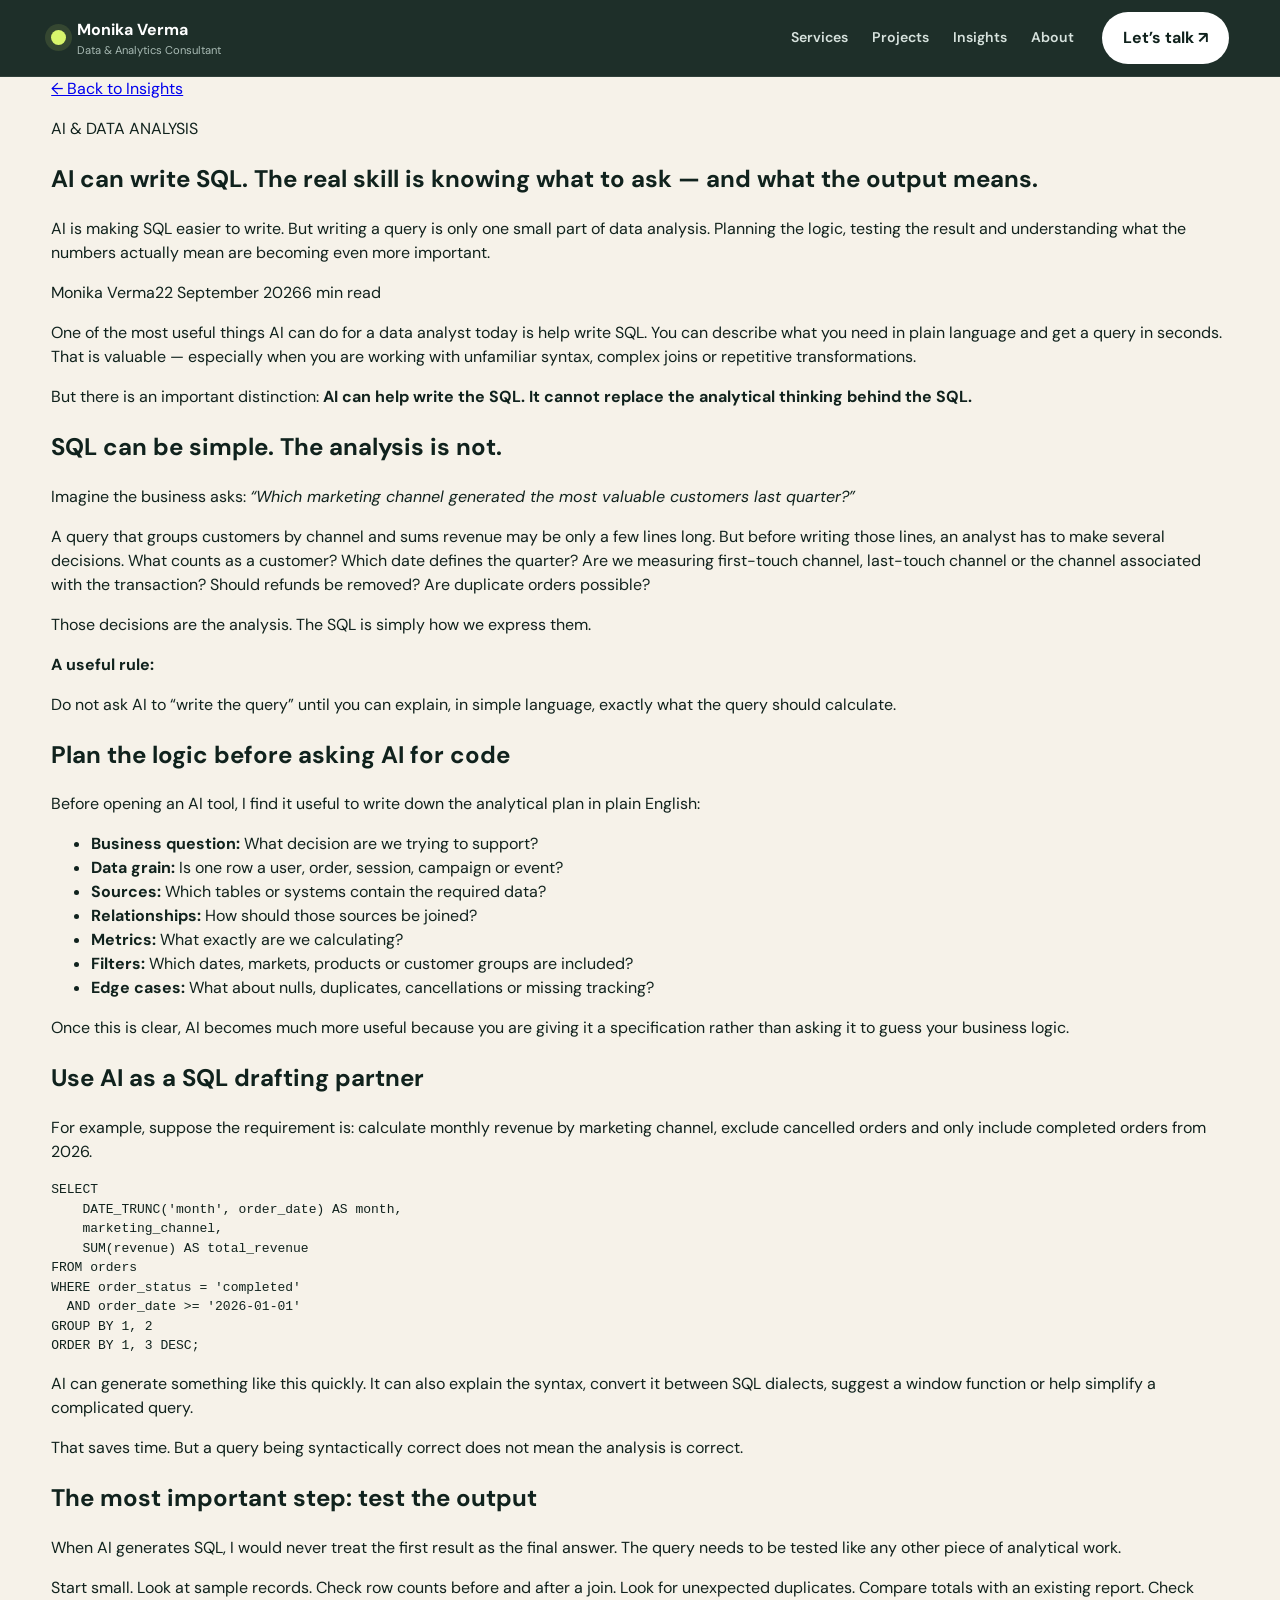
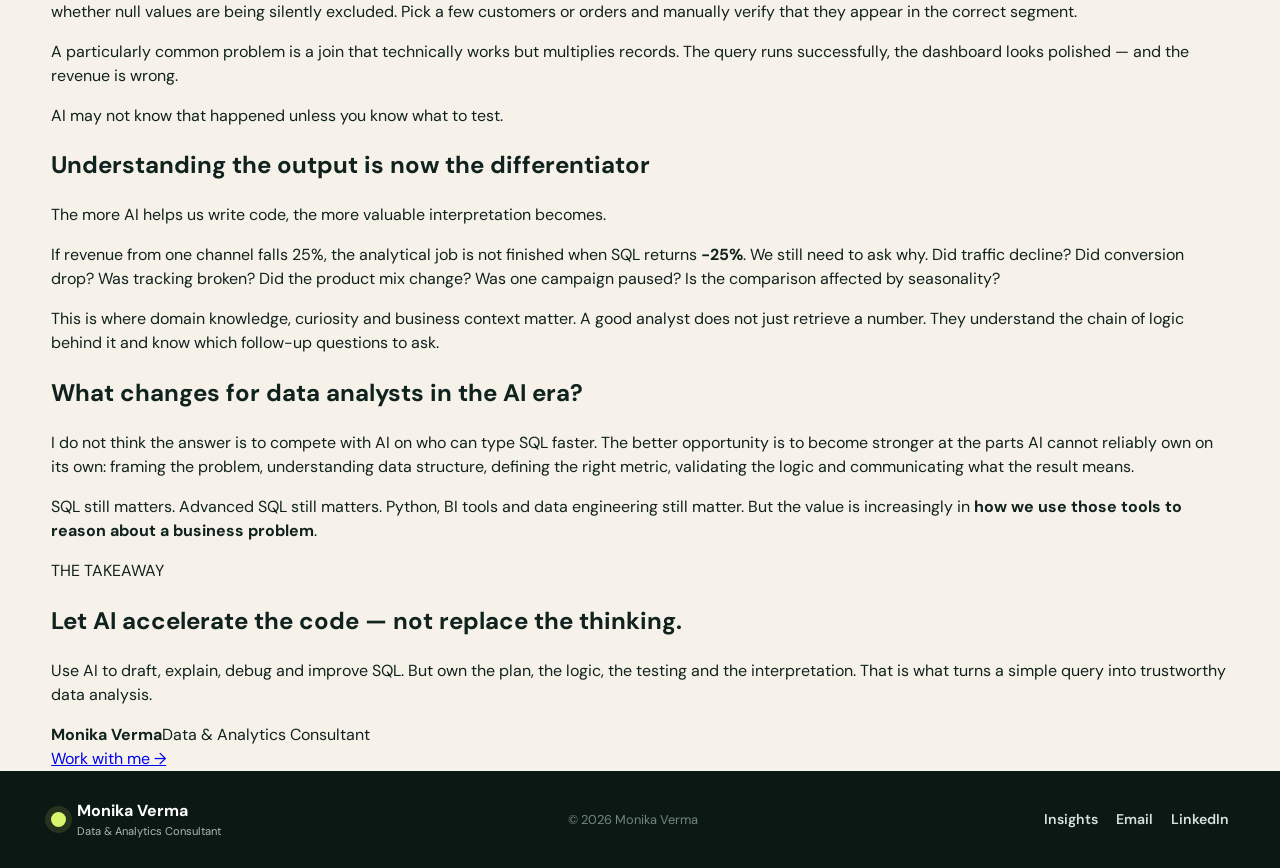
==== ai-sql-data-analysis.html @ 9d159449 "Publish first blog post on AI, SQL and analytical thinking" ====
<!DOCTYPE html>
<html lang="en">
<head>
  <meta charset="UTF-8" />
  <meta name="viewport" content="width=device-width, initial-scale=1.0" />
  <meta name="description" content="AI can help write SQL faster, but strong data analysis still depends on planning, logic, validation and understanding the output." />
  <title>AI Can Write SQL. Analysis Still Needs Human Thinking | Monika Verma</title>
  <link rel="preconnect" href="https://fonts.googleapis.com">
  <link rel="preconnect" href="https://fonts.gstatic.com" crossorigin>
  <link href="https://fonts.googleapis.com/css2?family=DM+Sans:wght@400;500;600;700&family=Manrope:wght@600;700;800&display=swap" rel="stylesheet">
  <link rel="stylesheet" href="styles.css?v=20260922-1" />
</head>
<body>
<header class="site-header">
  <div class="container nav-wrap">
    <a class="brand" href="index.html"><span class="brand-dot"></span><span><strong>Monika Verma</strong><small>Data & Analytics Consultant</small></span></a>
    <button class="menu-toggle" aria-label="Open menu" aria-expanded="false">☰</button>
    <nav class="nav-links"><a href="index.html#services">Services</a><a href="index.html#projects">Projects</a><a href="blog.html">Insights</a><a href="index.html#about">About</a></nav>
    <a class="btn btn-light nav-cta" href="mailto:analytics.digitalimpact@gmail.com?subject=Consulting%20Enquiry">Let’s talk ↗</a>
  </div>
</header>

<main>
  <article class="article-page">
    <header class="article-hero">
      <div class="container article-narrow">
        <a class="article-back" href="blog.html">← Back to Insights</a>
        <p class="article-category">AI & DATA ANALYSIS</p>
        <h1>AI can write SQL. The real skill is knowing what to ask — and what the output means.</h1>
        <p class="article-deck">AI is making SQL easier to write. But writing a query is only one small part of data analysis. Planning the logic, testing the result and understanding what the numbers actually mean are becoming even more important.</p>
        <div class="article-meta"><span>Monika Verma</span><span>22 September 2026</span><span>6 min read</span></div>
      </div>
    </header>

    <div class="container article-narrow article-body">
      <p>One of the most useful things AI can do for a data analyst today is help write SQL. You can describe what you need in plain language and get a query in seconds. That is valuable — especially when you are working with unfamiliar syntax, complex joins or repetitive transformations.</p>

      <p>But there is an important distinction: <strong>AI can help write the SQL. It cannot replace the analytical thinking behind the SQL.</strong></p>

      <h2>SQL can be simple. The analysis is not.</h2>
      <p>Imagine the business asks: <em>“Which marketing channel generated the most valuable customers last quarter?”</em></p>

      <p>A query that groups customers by channel and sums revenue may be only a few lines long. But before writing those lines, an analyst has to make several decisions. What counts as a customer? Which date defines the quarter? Are we measuring first-touch channel, last-touch channel or the channel associated with the transaction? Should refunds be removed? Are duplicate orders possible?</p>

      <p>Those decisions are the analysis. The SQL is simply how we express them.</p>

      <div class="article-callout">
        <strong>A useful rule:</strong>
        <p>Do not ask AI to “write the query” until you can explain, in simple language, exactly what the query should calculate.</p>
      </div>

      <h2>Plan the logic before asking AI for code</h2>
      <p>Before opening an AI tool, I find it useful to write down the analytical plan in plain English:</p>

      <ul>
        <li><strong>Business question:</strong> What decision are we trying to support?</li>
        <li><strong>Data grain:</strong> Is one row a user, order, session, campaign or event?</li>
        <li><strong>Sources:</strong> Which tables or systems contain the required data?</li>
        <li><strong>Relationships:</strong> How should those sources be joined?</li>
        <li><strong>Metrics:</strong> What exactly are we calculating?</li>
        <li><strong>Filters:</strong> Which dates, markets, products or customer groups are included?</li>
        <li><strong>Edge cases:</strong> What about nulls, duplicates, cancellations or missing tracking?</li>
      </ul>

      <p>Once this is clear, AI becomes much more useful because you are giving it a specification rather than asking it to guess your business logic.</p>

      <h2>Use AI as a SQL drafting partner</h2>
      <p>For example, suppose the requirement is: calculate monthly revenue by marketing channel, exclude cancelled orders and only include completed orders from 2026.</p>

      <pre class="article-code"><code>SELECT
    DATE_TRUNC('month', order_date) AS month,
    marketing_channel,
    SUM(revenue) AS total_revenue
FROM orders
WHERE order_status = 'completed'
  AND order_date &gt;= '2026-01-01'
GROUP BY 1, 2
ORDER BY 1, 3 DESC;</code></pre>

      <p>AI can generate something like this quickly. It can also explain the syntax, convert it between SQL dialects, suggest a window function or help simplify a complicated query.</p>

      <p>That saves time. But a query being syntactically correct does not mean the analysis is correct.</p>

      <h2>The most important step: test the output</h2>
      <p>When AI generates SQL, I would never treat the first result as the final answer. The query needs to be tested like any other piece of analytical work.</p>

      <p>Start small. Look at sample records. Check row counts before and after a join. Look for unexpected duplicates. Compare totals with an existing report. Check whether null values are being silently excluded. Pick a few customers or orders and manually verify that they appear in the correct segment.</p>

      <p>A particularly common problem is a join that technically works but multiplies records. The query runs successfully, the dashboard looks polished — and the revenue is wrong.</p>

      <p>AI may not know that happened unless you know what to test.</p>

      <h2>Understanding the output is now the differentiator</h2>
      <p>The more AI helps us write code, the more valuable interpretation becomes.</p>

      <p>If revenue from one channel falls 25%, the analytical job is not finished when SQL returns <strong>-25%</strong>. We still need to ask why. Did traffic decline? Did conversion drop? Was tracking broken? Did the product mix change? Was one campaign paused? Is the comparison affected by seasonality?</p>

      <p>This is where domain knowledge, curiosity and business context matter. A good analyst does not just retrieve a number. They understand the chain of logic behind it and know which follow-up questions to ask.</p>

      <h2>What changes for data analysts in the AI era?</h2>
      <p>I do not think the answer is to compete with AI on who can type SQL faster. The better opportunity is to become stronger at the parts AI cannot reliably own on its own: framing the problem, understanding data structure, defining the right metric, validating the logic and communicating what the result means.</p>

      <p>SQL still matters. Advanced SQL still matters. Python, BI tools and data engineering still matter. But the value is increasingly in <strong>how we use those tools to reason about a business problem</strong>.</p>

      <div class="article-ending">
        <p class="article-category">THE TAKEAWAY</p>
        <h2>Let AI accelerate the code — not replace the thinking.</h2>
        <p>Use AI to draft, explain, debug and improve SQL. But own the plan, the logic, the testing and the interpretation. That is what turns a simple query into trustworthy data analysis.</p>
      </div>

      <div class="article-author">
        <div><strong>Monika Verma</strong><span>Data & Analytics Consultant</span></div>
        <a href="index.html#contact">Work with me →</a>
      </div>
    </div>
  </article>
</main>

<footer><div class="container footer-wrap"><div class="brand"><span class="brand-dot"></span><span><strong>Monika Verma</strong><small>Data & Analytics Consultant</small></span></div><p>© <span id="year"></span> Monika Verma</p><div class="footer-links"><a href="blog.html">Insights</a><a href="mailto:analytics.digitalimpact@gmail.com">Email</a><a href="https://www.linkedin.com/in/monika-verma-3394065a/" target="_blank" rel="noopener">LinkedIn</a></div></div></footer>
<script src="script.js"></script>
</body>
</html>
---- styles.css ----
:root{--ink:#10221d;--ink2:#17332b;--cream:#f6f2e9;--paper:#fffdf8;--sage:#8fb7a8;--sage2:#cfe1d9;--lime:#d8f56c;--muted:#687872;--line:#dfe6e1;--white:#fff;--shadow:0 24px 70px rgba(16,34,29,.12)}*{box-sizing:border-box}html{scroll-behavior:smooth}body{margin:0;font-family:"DM Sans",sans-serif;background:var(--cream);color:var(--ink);line-height:1.5}.container{width:min(1180px,92%);margin:auto}.site-header{position:sticky;top:0;z-index:40;background:rgba(16,34,29,.94);backdrop-filter:blur(14px);border-bottom:1px solid rgba(255,255,255,.08)}.nav-wrap{min-height:76px;display:flex;align-items:center;gap:28px}.brand{display:flex;align-items:center;gap:11px;color:#fff;text-decoration:none}.brand-dot{width:15px;height:15px;border-radius:50%;background:var(--lime);box-shadow:0 0 0 6px rgba(216,245,108,.12)}.brand strong,.brand small{display:block}.brand small{font-size:.7rem;color:#a9bbb4}.nav-links{display:flex;gap:24px;margin-left:auto}.nav-links a,.footer-links a{color:#d7e2dd;text-decoration:none;font-size:.88rem;font-weight:600}.nav-links a:hover{color:var(--lime)}.menu-toggle{display:none;color:white;border:0;background:none;font-size:1.4rem}.btn{display:inline-flex;align-items:center;justify-content:center;text-decoration:none;border-radius:999px;padding:13px 20px;font-weight:700;transition:.2s;border:1px solid transparent}.btn:hover{transform:translateY(-2px)}.btn-light{background:#fff;color:var(--ink)}.btn-accent{background:var(--lime);color:var(--ink);box-shadow:0 12px 28px rgba(216,245,108,.16)}.btn-outline{border-color:#bccbc4;color:var(--ink);background:transparent}.text-cta{color:inherit;font-weight:700;text-decoration:none;border-bottom:1px solid currentColor;padding-bottom:3px}.hero{position:relative;overflow:hidden;background:var(--ink);color:white;padding:96px 0 88px}.hero-glow{position:absolute;border-radius:50%;filter:blur(10px)}.glow-a{width:430px;height:430px;right:-120px;top:-140px;background:rgba(143,183,168,.17)}.glow-b{width:280px;height:280px;left:36%;bottom:-180px;background:rgba(216,245,108,.08)}.hero-grid{position:relative;z-index:2;display:grid;grid-template-columns:1.05fr .95fr;gap:60px;align-items:center}.hero-badge{display:inline-flex;padding:8px 12px;border:1px solid rgba(255,255,255,.16);border-radius:999px;font-size:.72rem;letter-spacing:.11em;color:#bcd0c7}.hero h1{font-family:"Manrope",sans-serif;font-size:clamp(3.7rem,7vw,6.7rem);line-height:.93;letter-spacing:-.065em;margin:22px 0}.hero h1 span{color:var(--lime)}.hero-copy>p{font-size:1.18rem;color:#b8c8c2;max-width:650px}.hero-actions{display:flex;align-items:center;gap:22px;margin:30px 0}.hero-proof{display:flex;gap:11px;align-items:center;color:#91a49c;font-size:.82rem}.hero-proof b{color:#51685f}.hero-bento{display:grid;grid-template-columns:1fr 1fr;gap:14px}.bento-card{background:rgba(255,255,255,.07);border:1px solid rgba(255,255,255,.12);border-radius:24px;padding:22px;backdrop-filter:blur(8px)}.bento-large{grid-column:1/3;min-height:250px}.tiny-label{font-size:.68rem;letter-spacing:.14em;color:#91a49c}.flow-line{display:flex;align-items:center;justify-content:space-between;gap:8px;margin:42px 0}.flow-line i{font-style:normal;padding:11px 12px;border-radius:12px;background:rgba(255,255,255,.08);font-size:.78rem}.flow-line b{color:var(--lime)}.spark{height:75px;display:flex;align-items:flex-end;gap:10px}.spark span{flex:1;background:linear-gradient(180deg,var(--lime),#9fc965);border-radius:8px 8px 2px 2px}.metric small,.metric strong,.metric em{display:block}.metric small{color:#91a49c}.metric strong{font-size:2rem;color:var(--lime);margin:8px 0}.metric em{font-style:normal}.bento-wide{grid-column:1/3}.bento-wide small,.bento-wide strong{display:block}.bento-wide small{color:#91a49c}.bento-wide strong{font-size:1.4rem;margin-top:4px}.logo-strip{background:#142a24;border-top:1px solid rgba(255,255,255,.06);border-bottom:1px solid rgba(255,255,255,.06)}.strip-inner{display:flex;justify-content:space-between;gap:18px;overflow:auto;padding:18px 0;color:#9bb0a7;font-size:.72rem;letter-spacing:.12em;font-weight:700;white-space:nowrap}.section{padding:96px 0}.section-head{display:flex;justify-content:space-between;align-items:flex-end;gap:40px;margin-bottom:46px}.section-head>div{max-width:720px}.section-head>p{max-width:440px;color:var(--muted)}.eyebrow{font-size:.72rem;letter-spacing:.14em;font-weight:800;color:#5d7d70;margin:0 0 12px}.eyebrow.light{color:#9fb3aa}.section h2,.cta-section h2{font-family:"Manrope",sans-serif;font-size:clamp(2.4rem,4.3vw,4.2rem);line-height:1;letter-spacing:-.05em;margin:0}.services-section{background:var(--paper)}.service-bento{display:grid;grid-template-columns:1.25fr .75fr;gap:18px}.service-card{position:relative;overflow:hidden;background:#f4f0e8;border:1px solid #e3ded4;border-radius:28px;padding:30px;min-height:270px;transition:.25s}.service-card:hover{transform:translateY(-5px);box-shadow:var(--shadow)}.service-hero{grid-row:span 2;min-height:560px;background:linear-gradient(145deg,#dcebe4,#f8f4eb)}.service-top{display:flex;justify-content:space-between}.service-number{font-size:.8rem;color:#789186}.service-tag{font-size:.68rem;letter-spacing:.12em;padding:7px 10px;border-radius:999px;background:#fff}.service-card h3{font-family:"Manrope";font-size:2rem;line-height:1.05;margin:24px 0 10px}.service-hero h3{font-size:3.2rem;max-width:430px}.service-card p{color:var(--muted);max-width:520px}.diagram{display:flex;flex-wrap:wrap;gap:8px;align-items:center;margin:48px 0 28px}.diagram span,.diagram strong{padding:10px 12px;border-radius:12px;background:#fff;border:1px solid #d5dfda;font-size:.78rem}.diagram strong{background:var(--ink);color:#fff}.diagram i{font-style:normal;color:#6f867c}.chips{display:flex;gap:8px;flex-wrap:wrap}.chips span{padding:8px 10px;border-radius:999px;background:rgba(255,255,255,.7);font-size:.76rem}.dark-card{background:var(--ink);color:#fff;border-color:var(--ink)}.dark-card p{color:#9fb0aa}.dark-card .service-number{color:#799189}.mini-chart{display:flex;align-items:flex-end;gap:8px;height:84px;margin-top:34px}.mini-chart i{flex:1;background:var(--sage);border-radius:7px 7px 2px 2px}.mini-chart i:nth-child(1){height:24%}.mini-chart i:nth-child(2){height:46%}.mini-chart i:nth-child(3){height:35%}.mini-chart i:nth-child(4){height:70%}.mini-chart i:nth-child(5){height:88%}.funnel{margin-top:34px;display:flex;flex-direction:column;align-items:center;gap:7px}.funnel i{height:11px;background:var(--lime);border-radius:999px}.funnel i:nth-child(1){width:80%}.funnel i:nth-child(2){width:56%}.funnel i:nth-child(3){width:31%}.automation-flow{display:flex;align-items:center;gap:8px;margin-top:38px}.automation-flow span{padding:10px 12px;background:#fff;border-radius:12px;font-size:.76rem}.automation-flow b{color:#8ea69b}.career-card{background:#eee5ff;border-color:#dfd2fb}.project-showcase{background:#e8efeb}.project-cards{display:grid;grid-template-columns:repeat(4,1fr);gap:14px}.project-card{background:#fff;border-radius:24px;padding:24px;border:1px solid var(--line);min-height:260px}.project-icon{width:48px;height:48px;border-radius:15px;display:grid;place-items:center;background:var(--ink);color:var(--lime);font-size:1.35rem}.project-card h3{font-family:"Manrope";font-size:1.5rem;line-height:1.1;margin:28px 0 10px}.project-card p{color:var(--muted);font-size:.9rem}.project-card>span{display:inline-block;margin-top:18px;font-size:.72rem;color:#6f867c;font-weight:700}.about-section{background:#fff}.about-grid{display:grid;grid-template-columns:.8fr 1.2fr;gap:70px;align-items:center}.about-photo{position:relative}.about-photo:before{content:"";position:absolute;inset:18px -18px -18px 18px;background:var(--lime);border-radius:28px}.about-photo img{position:relative;z-index:2;width:100%;display:block;border-radius:28px;object-fit:cover;aspect-ratio:4/5;box-shadow:var(--shadow)}.about-copy h2{font-size:clamp(2.8rem,4.5vw,4.7rem)}.about-copy>p{font-size:1.1rem;color:var(--muted);max-width:620px}.about-points{display:flex;gap:10px;flex-wrap:wrap;margin:26px 0}.about-points span{padding:9px 12px;border-radius:999px;background:#edf2ef;font-size:.78rem}.insights-preview{background:var(--cream)}.insight-row{display:grid;grid-template-columns:repeat(3,1fr);gap:16px}.insight-tile{padding:26px;border-radius:22px;background:#fff;border:1px solid var(--line);min-height:180px}.insight-tile span{font-size:.68rem;letter-spacing:.12em;color:#628173;font-weight:800}.insight-tile h3{font-family:"Manrope";font-size:1.35rem;line-height:1.2;margin-top:26px}.cta-section{background:var(--ink);padding:76px 0}.cta-box{display:flex;justify-content:space-between;align-items:center;gap:30px;color:#fff}.cta-box h2{max-width:760px}.cta-right{display:flex;flex-direction:column;align-items:flex-start;gap:12px}.email-link{color:#a7bbb2;text-decoration:none;font-size:.9rem}footer{background:#0b1814;padding:26px 0}.footer-wrap{display:flex;align-items:center;justify-content:space-between;gap:24px}.footer-wrap p{color:#71877e;font-size:.8rem}.footer-links{display:flex;gap:18px}.reveal{opacity:0;transform:translateY(18px);transition:.55s}.reveal.visible{opacity:1;transform:none}.blog-hero{padding:90px 0 55px;background:var(--ink);color:#fff}.blog-hero h1{font-family:"Manrope";font-size:clamp(3rem,5vw,5rem);line-height:1;letter-spacing:-.05em}.blog-grid{display:grid;grid-template-columns:repeat(3,1fr);gap:18px}.blog-card{padding:28px;border-radius:22px;background:#fff;border:1px solid var(--line)}.blog-card span{font-size:.7rem;color:#628173;font-weight:800;letter-spacing:.1em}.blog-card h2{font-family:"Manrope";font-size:1.4rem;line-height:1.2}.blog-card p{color:var(--muted)}@media(max-width:1000px){.nav-links{display:none}.menu-toggle{display:block;margin-left:auto}.nav-cta{display:none}.nav-links.open{position:absolute;display:flex;flex-direction:column;left:0;right:0;top:76px;background:var(--ink);padding:20px 5%}.hero-grid,.about-grid{grid-template-columns:1fr}.hero-bento{margin-top:10px}.service-bento{grid-template-columns:1fr}.service-hero{grid-row:auto;min-height:auto}.project-cards{grid-template-columns:repeat(2,1fr)}.section-head{align-items:flex-start;flex-direction:column}.insight-row{grid-template-columns:1fr 1fr}}@media(max-width:650px){.hero{padding-top:68px}.hero h1{font-size:3.6rem}.hero-actions{align-items:flex-start;flex-direction:column}.flow-line{display:grid;grid-template-columns:1fr 24px 1fr}.flow-line>i:nth-of-type(3),.flow-line>i:nth-of-type(4){margin-top:6px}.project-cards,.insight-row,.blog-grid{grid-template-columns:1fr}.about-grid{gap:44px}.cta-box,.footer-wrap{align-items:flex-start;flex-direction:column}.service-hero h3{font-size:2.5rem}.section{padding:72px 0}.strip-inner{justify-content:flex-start}}
/* 2026-09-20 focused marketing-data-automation refresh */
.journey-card{grid-column:1/3;min-height:300px}
.journey-flow{display:grid;grid-template-columns:1fr 24px 1fr 24px 1fr 24px 1fr;gap:8px;align-items:center;margin-top:34px}
.journey-flow>div{padding:16px 12px;border-radius:16px;background:rgba(255,255,255,.08);border:1px solid rgba(255,255,255,.08)}
.journey-flow b,.journey-flow span,.journey-flow small{display:block}
.journey-flow b{color:var(--lime);font-size:.72rem;margin-bottom:9px}
.journey-flow span{font-weight:800}.journey-flow small{font-size:.68rem;color:#97aaa2;margin-top:4px}.journey-flow>i{font-style:normal;color:var(--lime);text-align:center}
.compact-services{grid-template-columns:repeat(3,1fr)}.compact-services .service-card{min-height:290px}.compact-services .service-card h3{font-size:1.7rem}
.tool-chips{display:flex;flex-wrap:wrap;gap:7px;margin-top:26px}.tool-chips span{padding:8px 10px;border-radius:999px;background:#fff;border:1px solid #e2ded5;font-size:.72rem;font-weight:700}
.dark-card .tool-chips span{background:rgba(255,255,255,.08);border-color:rgba(255,255,255,.12);color:#fff}.light-flow span{background:rgba(255,255,255,.09);color:#fff}
.full-journey{display:grid;grid-template-columns:1fr 26px 1fr 26px 1fr 26px 1fr 26px 1fr 26px 1fr;gap:8px;align-items:center;padding:28px;border-radius:28px;background:#fff;border:1px solid var(--line);box-shadow:var(--shadow)}
.full-journey>div{padding:18px 12px;border-radius:18px;background:#f7f3eb;text-align:center}.full-journey span,.full-journey strong,.full-journey small{display:block}.full-journey span{font-size:.7rem;color:#6d887c;font-weight:800}.full-journey strong{font-size:.95rem;margin:7px 0}.full-journey small{color:var(--muted);font-size:.68rem}.full-journey>i{font-style:normal;text-align:center;color:#7c958b}
@media(max-width:1000px){.compact-services{grid-template-columns:1fr 1fr}.full-journey{grid-template-columns:1fr 1fr 1fr}.full-journey>i{display:none}.journey-flow{grid-template-columns:1fr 1fr}.journey-flow>i{display:none}}
@media(max-width:650px){.compact-services{grid-template-columns:1fr}.journey-flow{grid-template-columns:1fr}.full-journey{grid-template-columns:1fr 1fr}}

/* service tag readability fix */
.service-tags{
  list-style:none;
  padding:0;
  margin:26px 0 0;
  display:flex;
  flex-wrap:wrap;
  gap:9px;
}
.service-tags li{
  display:inline-flex;
  align-items:center;
  width:auto;
  padding:8px 11px;
  border:1px solid #d8dfda;
  border-radius:999px;
  background:#fff;
  color:var(--ink);
  font-size:.73rem;
  font-weight:700;
  line-height:1.2;
  white-space:nowrap;
}
.dark-card .service-tags li{
  background:rgba(255,255,255,.09);
  border-color:rgba(255,255,255,.14);
  color:#fff;
}
.compact-services .service-card{
  display:flex;
  flex-direction:column;
  align-items:flex-start;
}
.compact-services .service-card p{
  margin-bottom:0;
}
.compact-services .service-card .service-tags,
.compact-services .service-card .automation-flow{
  margin-top:auto;
  padding-top:24px;
}
@media(max-width:650px){
  .service-tags{gap:7px}
  .service-tags li{font-size:.7rem;padding:7px 9px}
}

/* Hero refinement inspired by cleaner consulting landing pages */
.hero-reference{grid-template-columns:1.05fr .95fr;gap:68px;align-items:center}
.hero-kicker{margin:0 0 20px;color:var(--lime);font-size:.78rem;letter-spacing:.14em;font-weight:800}
.hero-reference .hero-copy>p:not(.hero-kicker){max-width:none}
.hero-reference h1{
  font-family:"Manrope",sans-serif;
  font-size:clamp(3rem,5.2vw,4.9rem);
  line-height:1.02;
  letter-spacing:-.05em;
  max-width:760px;
  margin:0 0 24px;
}
.hero-reference h1 span{color:#31d7de}
.hero-pill-row{display:flex;flex-wrap:wrap;gap:10px;margin:0 0 24px}
.hero-pill-row span{padding:8px 13px;border:1px solid rgba(255,255,255,.28);border-radius:999px;font-size:.78rem;font-weight:700;color:#edf5f1}
.hero-benefits{list-style:none;padding:0;margin:0 0 30px;display:grid;gap:10px;max-width:720px}
.hero-benefits li{position:relative;padding-left:20px;color:#c1d0ca;font-size:1rem}
.hero-benefits li:before{content:"•";position:absolute;left:0;color:#31d7de;font-weight:900}
.hero-benefits strong{color:#fff}
.hero-consult-card{
  background:#272b54;
  border:1px solid rgba(255,255,255,.6);
  border-radius:28px;
  padding:34px;
  box-shadow:0 30px 70px rgba(0,0,0,.22);
}
.card-kicker{margin:0 0 12px;color:#ff7359;font-size:.74rem;letter-spacing:.14em;font-weight:800}
.hero-consult-card h2{font-family:"Manrope";font-size:clamp(1.8rem,2.6vw,2.6rem);line-height:1.08;margin:0 0 26px;color:#fff}
.focus-list{display:grid;gap:12px}
.focus-list>div{padding:16px 18px;border-radius:16px;background:#3a3d73}
.focus-list span,.focus-list strong,.focus-list small{display:block}
.focus-list span{font-size:.68rem;color:#96a0df;margin-bottom:4px}
.focus-list strong{font-size:1rem;color:#fff}
.focus-list small{font-size:.75rem;color:#c7cae7;margin-top:4px}
.consult-cta{display:inline-flex;margin-top:24px;padding:13px 18px;border-radius:999px;background:#fff;color:#11172f;text-decoration:none;font-weight:800}
.hero-reference .hero-actions{margin:0 0 22px}
@media(max-width:1000px){
  .hero-reference{grid-template-columns:1fr;gap:38px}
  .hero-reference h1{max-width:800px}
}
@media(max-width:650px){
  .hero-reference h1{font-size:2.7rem}
  .hero-consult-card{padding:24px}
  .hero-benefits li{font-size:.94rem}
}

/* About portrait: keep image compact so it renders sharper */
.about-grid{grid-template-columns:400px minmax(0,1fr);gap:64px}
.about-photo{max-width:400px}
.about-photo img{
  width:100%;
  height:460px;
  aspect-ratio:auto;
  object-fit:cover;
  object-position:50% 28%;
  filter:contrast(1.035) saturate(1.02);
}
.about-copy h2{font-size:clamp(2.35rem,3.8vw,3.75rem);max-width:720px}
@media(max-width:1000px){
  .about-grid{grid-template-columns:1fr}
  .about-photo{max-width:380px}
  .about-photo img{height:430px}
}
@media(max-width:650px){
  .about-photo{max-width:330px}
  .about-photo img{height:370px}
  .about-copy h2{font-size:2.25rem}
}

/* Demo-inspired homepage */
.demo-hero{background:linear-gradient(135deg,#09231f 0%,#0b2c27 55%,#08201d 100%);padding:62px 0 58px}
.demo-hero-grid{display:grid;grid-template-columns:1.05fr .95fr;gap:70px;align-items:center}
.hero-profile{display:flex;align-items:center;gap:14px;margin-bottom:14px}
.hero-profile img{width:70px;height:70px;border-radius:50%;object-fit:cover;object-position:50% 24%;border:3px solid rgba(255,255,255,.14)}
.hero-profile strong,.hero-profile span{display:block}.hero-profile strong{font-size:1.12rem}.hero-profile span{font-size:.86rem;color:#b7c8c2}
.demo-hero .hero-kicker{margin:0 0 22px;color:#b6cbc3;font-size:.72rem;letter-spacing:.16em}
.demo-hero h1{font-family:"Manrope";font-size:clamp(3rem,5vw,5.15rem);line-height:1.03;letter-spacing:-.055em;margin:0 0 18px;max-width:760px}
.demo-hero h1 span{color:var(--lime)}
.hero-summary{max-width:690px;color:#c3d1cc;font-size:1.05rem;margin:0 0 26px}
.btn-ghost{border-color:rgba(255,255,255,.4);color:#fff;background:transparent}
.hero-mini-proof{display:grid;grid-template-columns:repeat(3,1fr);gap:22px;margin-top:28px;max-width:680px}
.hero-mini-proof>div{display:flex;gap:10px;align-items:flex-start;color:#d8e3df;font-size:.78rem;line-height:1.25}
.hero-mini-proof b{font-size:1.35rem;color:#fff;line-height:1}
.impact-panel{position:relative;padding:52px 28px 28px;border:1px solid rgba(255,255,255,.2);border-radius:28px;background:rgba(255,255,255,.025);box-shadow:inset 0 0 0 1px rgba(255,255,255,.02)}
.impact-note{position:absolute;right:24px;top:18px;color:#fff;font-style:italic;font-size:.85rem;transform:rotate(-8deg);text-align:center}
.impact-flow{display:grid;grid-template-columns:1fr 24px 1fr 24px 1fr 24px 1fr;align-items:center;gap:7px;margin-top:34px}
.impact-flow>div{text-align:center}.impact-flow i{font-style:normal;text-align:center;color:#dce8e3}
.impact-icon{width:58px;height:58px;border:1px solid rgba(255,255,255,.22);border-radius:50%;display:grid;place-items:center;margin:0 auto 12px;font-size:1.25rem}
.impact-flow strong{display:block;font-size:.78rem;line-height:1.28;color:#f2f7f5}
.impact-quote{margin-top:34px;padding-top:24px;border-top:1px solid rgba(255,255,255,.13);text-align:center;color:#eaf1ee;font-size:.92rem}
.services-section{padding-top:70px}
.services-section .section-head{align-items:flex-end;margin-bottom:28px}
.services-section .section-head h2{font-size:clamp(2.2rem,3.8vw,3.5rem)}
.compact-services{grid-template-columns:repeat(3,1fr);gap:14px}
.compact-services .service-card{min-height:240px;border-radius:18px;padding:24px;background:#fff}
.compact-services .dark-card{background:#fff;color:var(--ink);border-color:#e3e7e3}
.compact-services .dark-card p{color:var(--muted)}
.compact-services .dark-card .service-number{color:#789186}
.compact-services .dark-card .service-tags li{background:#edf4f2;border-color:#edf4f2;color:var(--ink)}
.compact-services .career-card{background:#fff;border-color:#e3e7e3}
.compact-services .service-card h3{font-size:1.3rem;margin:18px 0 8px}
.compact-services .service-card p{font-size:.88rem}
.insights-preview{background:linear-gradient(180deg,#f3f9f6,#eef7f2)}
.insights-preview .section-head h2{font-size:clamp(2rem,3.4vw,3.2rem)}
@media(max-width:1000px){
  .demo-hero-grid{grid-template-columns:1fr;gap:42px}
  .impact-panel{max-width:760px}
}
@media(max-width:700px){
  .demo-hero{padding-top:44px}
  .hero-profile img{width:58px;height:58px}
  .demo-hero h1{font-size:2.7rem}
  .hero-mini-proof{grid-template-columns:1fr}
  .impact-flow{grid-template-columns:1fr 1fr;gap:18px}
  .impact-flow i{display:none}
  .compact-services{grid-template-columns:1fr}
}

/* Fix Agentic Automation flow visibility on light service cards */
.compact-services .dark-card .light-flow span{
  background:#eef4f2;
  color:var(--ink);
  border:1px solid #dfe8e4;
}
.compact-services .dark-card .light-flow b{
  color:#88a296;
}
.compact-services .automation-flow{
  display:flex;
  flex-wrap:wrap;
  align-items:center;
  gap:8px;
  width:100%;
}
.compact-services .automation-flow span{
  display:inline-flex;
  align-items:center;
  justify-content:center;
  min-height:36px;
}
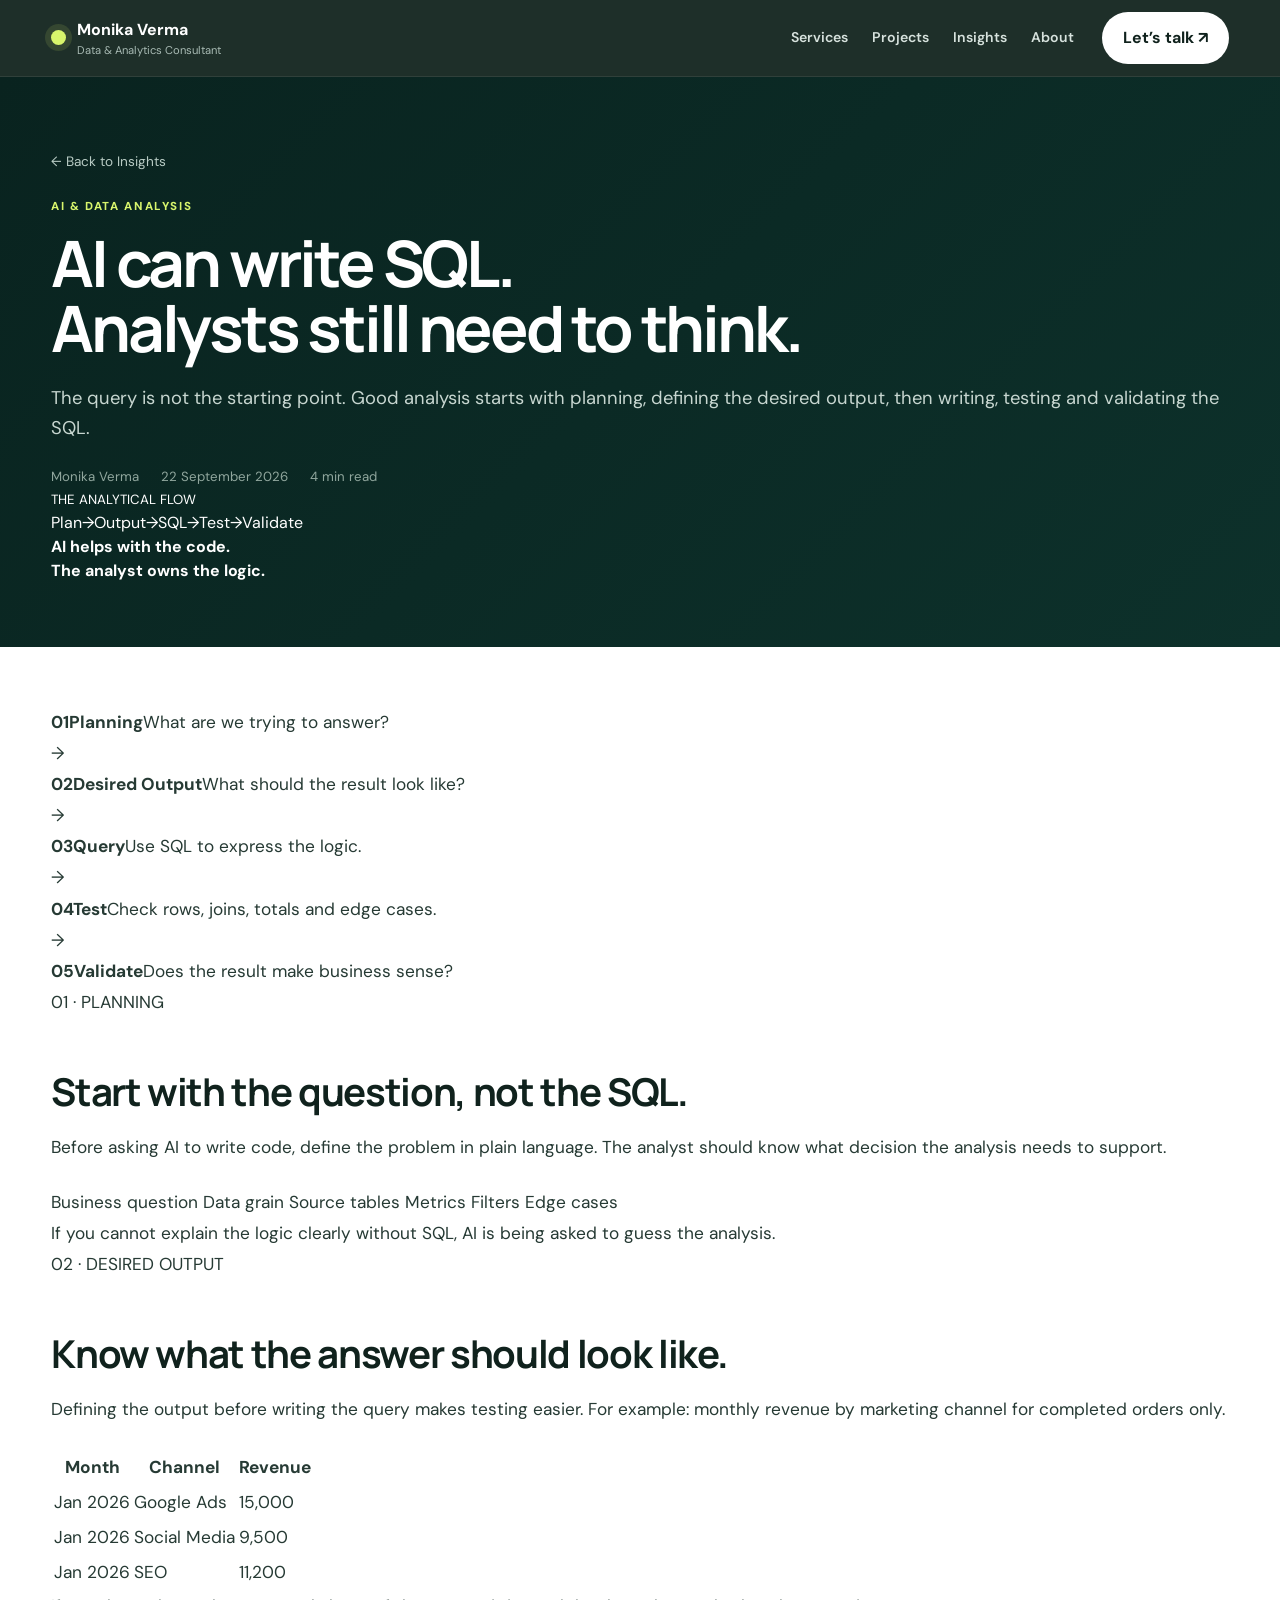
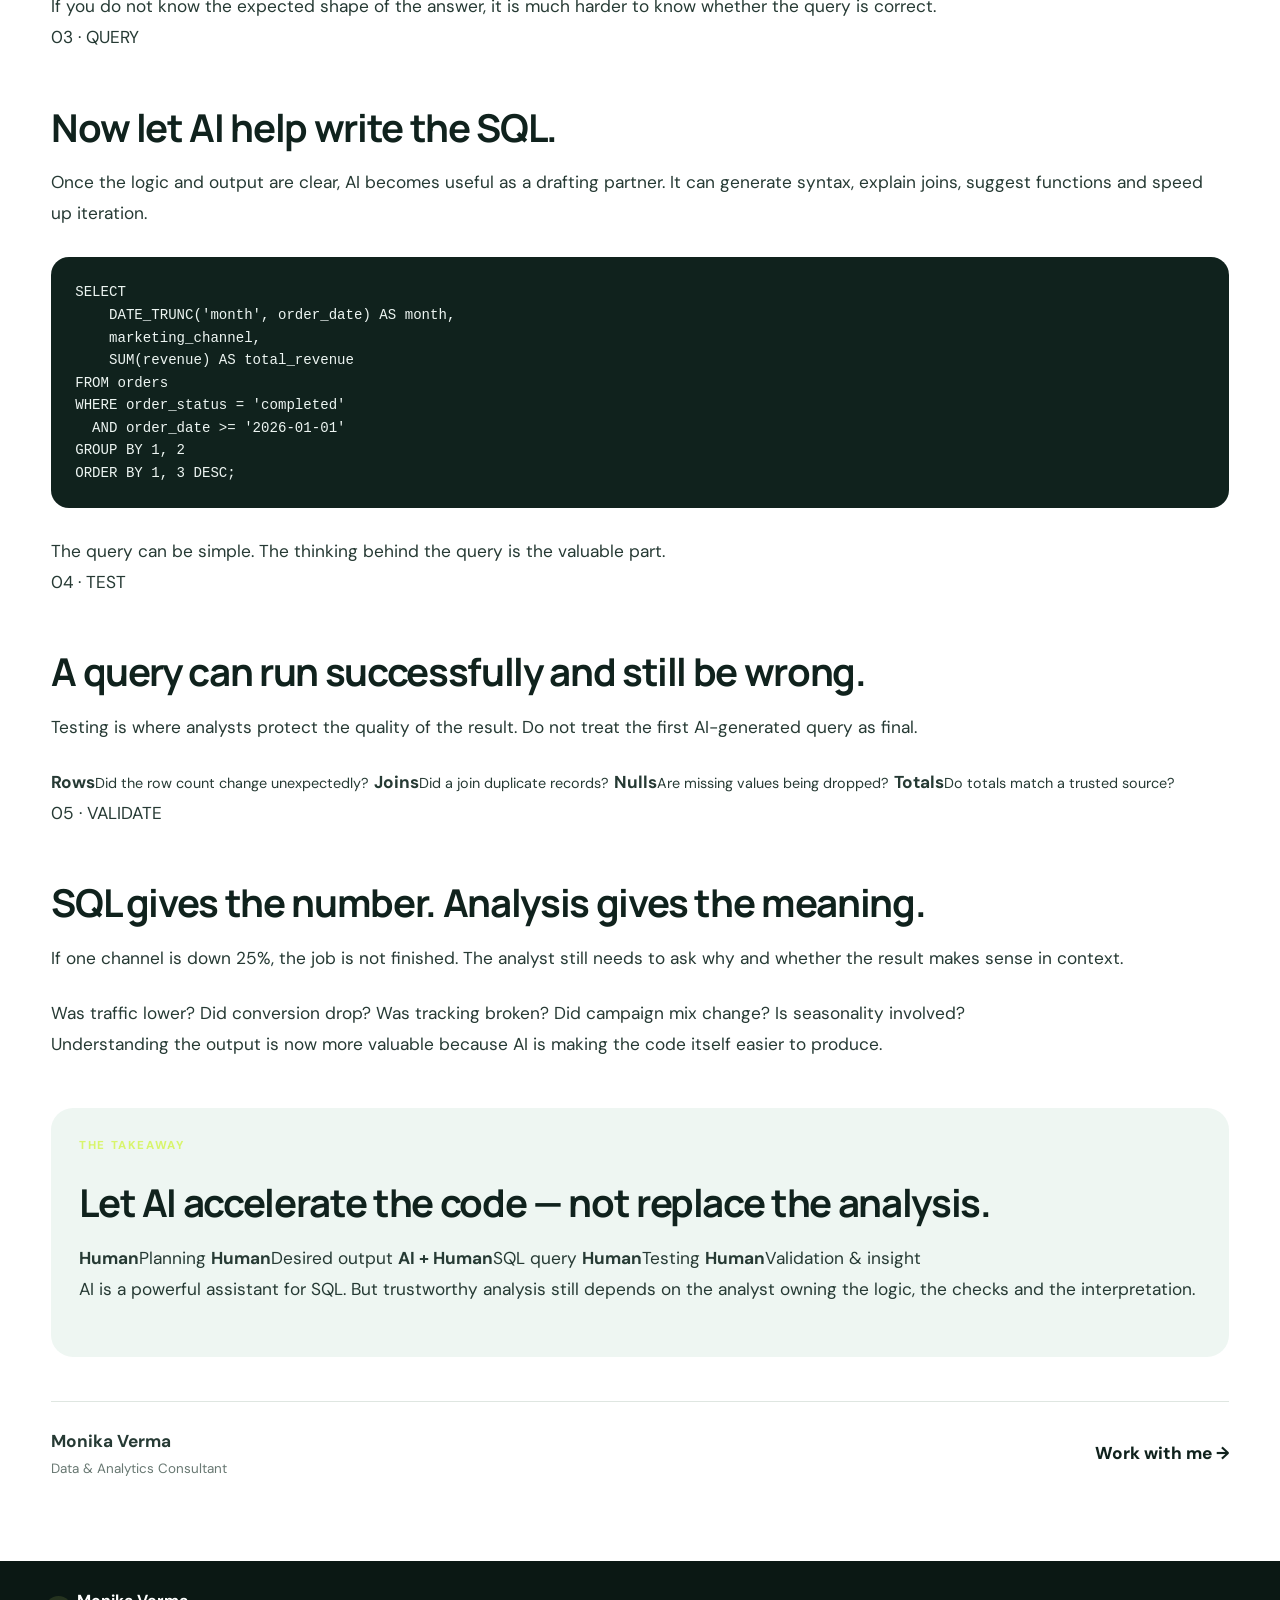
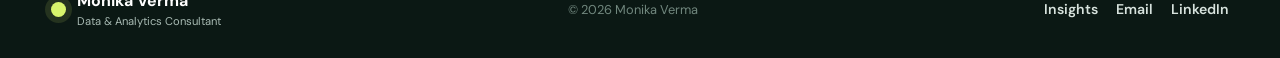
==== commit 5fe4a57b: "Redesign AI SQL post as a visual five-step analysis framework" ====
--- a/ai-sql-data-analysis.html
+++ b/ai-sql-data-analysis.html
@@ -3,12 +3,12 @@
 <head>
   <meta charset="UTF-8" />
   <meta name="viewport" content="width=device-width, initial-scale=1.0" />
-  <meta name="description" content="AI can help write SQL faster, but strong data analysis still depends on planning, logic, validation and understanding the output." />
-  <title>AI Can Write SQL. Analysis Still Needs Human Thinking | Monika Verma</title>
+  <meta name="description" content="A visual framework for using AI in data analysis: plan first, define the desired output, write SQL, test, and validate the result." />
+  <title>AI Can Write SQL. Analysts Still Need to Think | Monika Verma</title>
   <link rel="preconnect" href="https://fonts.googleapis.com">
   <link rel="preconnect" href="https://fonts.gstatic.com" crossorigin>
   <link href="https://fonts.googleapis.com/css2?family=DM+Sans:wght@400;500;600;700&family=Manrope:wght@600;700;800&display=swap" rel="stylesheet">
-  <link rel="stylesheet" href="styles.css?v=20260922-1" />
+  <link rel="stylesheet" href="styles.css?v=20260922-2" />
 </head>
 <body>
 <header class="site-header">
@@ -21,53 +21,87 @@
 </header>
 
 <main>
-  <article class="article-page">
-    <header class="article-hero">
-      <div class="container article-narrow">
+  <article class="article-page visual-article">
+    <header class="article-hero article-hero-visual">
+      <div class="container article-wide">
         <a class="article-back" href="blog.html">← Back to Insights</a>
-        <p class="article-category">AI & DATA ANALYSIS</p>
-        <h1>AI can write SQL. The real skill is knowing what to ask — and what the output means.</h1>
-        <p class="article-deck">AI is making SQL easier to write. But writing a query is only one small part of data analysis. Planning the logic, testing the result and understanding what the numbers actually mean are becoming even more important.</p>
-        <div class="article-meta"><span>Monika Verma</span><span>22 September 2026</span><span>6 min read</span></div>
+        <div class="article-hero-grid">
+          <div>
+            <p class="article-category">AI & DATA ANALYSIS</p>
+            <h1>AI can write SQL.<br><span>Analysts still need to think.</span></h1>
+            <p class="article-deck">The query is not the starting point. Good analysis starts with planning, defining the desired output, then writing, testing and validating the SQL.</p>
+            <div class="article-meta"><span>Monika Verma</span><span>22 September 2026</span><span>4 min read</span></div>
+          </div>
+          <div class="article-hero-card">
+            <small>THE ANALYTICAL FLOW</small>
+            <div class="mini-flow"><span>Plan</span><i>→</i><span>Output</span><i>→</i><span>SQL</span><i>→</i><span>Test</span><i>→</i><span>Validate</span></div>
+            <strong>AI helps with the code.<br>The analyst owns the logic.</strong>
+          </div>
+        </div>
       </div>
     </header>
 
-    <div class="container article-narrow article-body">
-      <p>One of the most useful things AI can do for a data analyst today is help write SQL. You can describe what you need in plain language and get a query in seconds. That is valuable — especially when you are working with unfamiliar syntax, complex joins or repetitive transformations.</p>
+    <div class="container article-wide article-body visual-body">
+      <section class="process-overview">
+        <div class="process-step"><b>01</b><strong>Planning</strong><span>What are we trying to answer?</span></div>
+        <i>→</i>
+        <div class="process-step"><b>02</b><strong>Desired Output</strong><span>What should the result look like?</span></div>
+        <i>→</i>
+        <div class="process-step"><b>03</b><strong>Query</strong><span>Use SQL to express the logic.</span></div>
+        <i>→</i>
+        <div class="process-step"><b>04</b><strong>Test</strong><span>Check rows, joins, totals and edge cases.</span></div>
+        <i>→</i>
+        <div class="process-step"><b>05</b><strong>Validate</strong><span>Does the result make business sense?</span></div>
+      </section>
 
-      <p>But there is an important distinction: <strong>AI can help write the SQL. It cannot replace the analytical thinking behind the SQL.</strong></p>
+      <section class="framework-card">
+        <div class="step-label">01 · PLANNING</div>
+        <div class="framework-grid">
+          <div>
+            <h2>Start with the question, not the SQL.</h2>
+            <p>Before asking AI to write code, define the problem in plain language. The analyst should know what decision the analysis needs to support.</p>
+          </div>
+          <div class="check-panel">
+            <span>Business question</span>
+            <span>Data grain</span>
+            <span>Source tables</span>
+            <span>Metrics</span>
+            <span>Filters</span>
+            <span>Edge cases</span>
+          </div>
+        </div>
+        <div class="framework-note">If you cannot explain the logic clearly without SQL, AI is being asked to guess the analysis.</div>
+      </section>
 
-      <h2>SQL can be simple. The analysis is not.</h2>
-      <p>Imagine the business asks: <em>“Which marketing channel generated the most valuable customers last quarter?”</em></p>
+      <section class="framework-card">
+        <div class="step-label">02 · DESIRED OUTPUT</div>
+        <div class="framework-grid">
+          <div>
+            <h2>Know what the answer should look like.</h2>
+            <p>Defining the output before writing the query makes testing easier. For example: monthly revenue by marketing channel for completed orders only.</p>
+          </div>
+          <div class="output-table-wrap">
+            <table class="output-table">
+              <thead><tr><th>Month</th><th>Channel</th><th>Revenue</th></tr></thead>
+              <tbody>
+                <tr><td>Jan 2026</td><td>Google Ads</td><td>15,000</td></tr>
+                <tr><td>Jan 2026</td><td>Social Media</td><td>9,500</td></tr>
+                <tr><td>Jan 2026</td><td>SEO</td><td>11,200</td></tr>
+              </tbody>
+            </table>
+          </div>
+        </div>
+        <div class="framework-note">If you do not know the expected shape of the answer, it is much harder to know whether the query is correct.</div>
+      </section>
 
-      <p>A query that groups customers by channel and sums revenue may be only a few lines long. But before writing those lines, an analyst has to make several decisions. What counts as a customer? Which date defines the quarter? Are we measuring first-touch channel, last-touch channel or the channel associated with the transaction? Should refunds be removed? Are duplicate orders possible?</p>
-
-      <p>Those decisions are the analysis. The SQL is simply how we express them.</p>
-
-      <div class="article-callout">
-        <strong>A useful rule:</strong>
-        <p>Do not ask AI to “write the query” until you can explain, in simple language, exactly what the query should calculate.</p>
-      </div>
-
-      <h2>Plan the logic before asking AI for code</h2>
-      <p>Before opening an AI tool, I find it useful to write down the analytical plan in plain English:</p>
-
-      <ul>
-        <li><strong>Business question:</strong> What decision are we trying to support?</li>
-        <li><strong>Data grain:</strong> Is one row a user, order, session, campaign or event?</li>
-        <li><strong>Sources:</strong> Which tables or systems contain the required data?</li>
-        <li><strong>Relationships:</strong> How should those sources be joined?</li>
-        <li><strong>Metrics:</strong> What exactly are we calculating?</li>
-        <li><strong>Filters:</strong> Which dates, markets, products or customer groups are included?</li>
-        <li><strong>Edge cases:</strong> What about nulls, duplicates, cancellations or missing tracking?</li>
-      </ul>
-
-      <p>Once this is clear, AI becomes much more useful because you are giving it a specification rather than asking it to guess your business logic.</p>
-
-      <h2>Use AI as a SQL drafting partner</h2>
-      <p>For example, suppose the requirement is: calculate monthly revenue by marketing channel, exclude cancelled orders and only include completed orders from 2026.</p>
-
-      <pre class="article-code"><code>SELECT
+      <section class="framework-card">
+        <div class="step-label">03 · QUERY</div>
+        <div class="framework-grid">
+          <div>
+            <h2>Now let AI help write the SQL.</h2>
+            <p>Once the logic and output are clear, AI becomes useful as a drafting partner. It can generate syntax, explain joins, suggest functions and speed up iteration.</p>
+          </div>
+          <pre class="article-code compact-code"><code>SELECT
     DATE_TRUNC('month', order_date) AS month,
     marketing_channel,
     SUM(revenue) AS total_revenue
@@ -76,37 +110,56 @@
   AND order_date &gt;= '2026-01-01'
 GROUP BY 1, 2
 ORDER BY 1, 3 DESC;</code></pre>
+        </div>
+        <div class="framework-note">The query can be simple. The thinking behind the query is the valuable part.</div>
+      </section>
 
-      <p>AI can generate something like this quickly. It can also explain the syntax, convert it between SQL dialects, suggest a window function or help simplify a complicated query.</p>
+      <section class="framework-card">
+        <div class="step-label">04 · TEST</div>
+        <div class="framework-grid">
+          <div>
+            <h2>A query can run successfully and still be wrong.</h2>
+            <p>Testing is where analysts protect the quality of the result. Do not treat the first AI-generated query as final.</p>
+          </div>
+          <div class="test-grid">
+            <span><b>Rows</b><small>Did the row count change unexpectedly?</small></span>
+            <span><b>Joins</b><small>Did a join duplicate records?</small></span>
+            <span><b>Nulls</b><small>Are missing values being dropped?</small></span>
+            <span><b>Totals</b><small>Do totals match a trusted source?</small></span>
+          </div>
+        </div>
+      </section>
 
-      <p>That saves time. But a query being syntactically correct does not mean the analysis is correct.</p>
+      <section class="framework-card">
+        <div class="step-label">05 · VALIDATE</div>
+        <div class="framework-grid">
+          <div>
+            <h2>SQL gives the number. Analysis gives the meaning.</h2>
+            <p>If one channel is down 25%, the job is not finished. The analyst still needs to ask why and whether the result makes sense in context.</p>
+          </div>
+          <div class="question-stack">
+            <span>Was traffic lower?</span>
+            <span>Did conversion drop?</span>
+            <span>Was tracking broken?</span>
+            <span>Did campaign mix change?</span>
+            <span>Is seasonality involved?</span>
+          </div>
+        </div>
+        <div class="framework-note">Understanding the output is now more valuable because AI is making the code itself easier to produce.</div>
+      </section>
 
-      <h2>The most important step: test the output</h2>
-      <p>When AI generates SQL, I would never treat the first result as the final answer. The query needs to be tested like any other piece of analytical work.</p>
-
-      <p>Start small. Look at sample records. Check row counts before and after a join. Look for unexpected duplicates. Compare totals with an existing report. Check whether null values are being silently excluded. Pick a few customers or orders and manually verify that they appear in the correct segment.</p>
-
-      <p>A particularly common problem is a join that technically works but multiplies records. The query runs successfully, the dashboard looks polished — and the revenue is wrong.</p>
-
-      <p>AI may not know that happened unless you know what to test.</p>
-
-      <h2>Understanding the output is now the differentiator</h2>
-      <p>The more AI helps us write code, the more valuable interpretation becomes.</p>
-
-      <p>If revenue from one channel falls 25%, the analytical job is not finished when SQL returns <strong>-25%</strong>. We still need to ask why. Did traffic decline? Did conversion drop? Was tracking broken? Did the product mix change? Was one campaign paused? Is the comparison affected by seasonality?</p>
-
-      <p>This is where domain knowledge, curiosity and business context matter. A good analyst does not just retrieve a number. They understand the chain of logic behind it and know which follow-up questions to ask.</p>
-
-      <h2>What changes for data analysts in the AI era?</h2>
-      <p>I do not think the answer is to compete with AI on who can type SQL faster. The better opportunity is to become stronger at the parts AI cannot reliably own on its own: framing the problem, understanding data structure, defining the right metric, validating the logic and communicating what the result means.</p>
-
-      <p>SQL still matters. Advanced SQL still matters. Python, BI tools and data engineering still matter. But the value is increasingly in <strong>how we use those tools to reason about a business problem</strong>.</p>
-
-      <div class="article-ending">
+      <section class="article-ending visual-ending">
         <p class="article-category">THE TAKEAWAY</p>
-        <h2>Let AI accelerate the code — not replace the thinking.</h2>
-        <p>Use AI to draft, explain, debug and improve SQL. But own the plan, the logic, the testing and the interpretation. That is what turns a simple query into trustworthy data analysis.</p>
-      </div>
+        <h2>Let AI accelerate the code — not replace the analysis.</h2>
+        <div class="takeaway-grid">
+          <span><b>Human</b>Planning</span>
+          <span><b>Human</b>Desired output</span>
+          <span><b>AI + Human</b>SQL query</span>
+          <span><b>Human</b>Testing</span>
+          <span><b>Human</b>Validation & insight</span>
+        </div>
+        <p>AI is a powerful assistant for SQL. But trustworthy analysis still depends on the analyst owning the logic, the checks and the interpretation.</p>
+      </section>
 
       <div class="article-author">
         <div><strong>Monika Verma</strong><span>Data & Analytics Consultant</span></div>
--- a/styles.css
+++ b/styles.css
@@ -200,3 +200,62 @@
   justify-content:center;
   min-height:36px;
 }
+
+/* Blog article and featured post */
+.blog-featured{
+  display:grid;
+  grid-template-columns:1.1fr .9fr;
+  gap:28px;
+  text-decoration:none;
+  color:var(--ink);
+  background:#fff;
+  border:1px solid var(--line);
+  border-radius:26px;
+  padding:28px;
+  margin-bottom:28px;
+  box-shadow:0 16px 42px rgba(16,34,29,.07);
+}
+.blog-featured>div:first-child{display:flex;flex-direction:column;align-items:flex-start}
+.blog-featured span{font-size:.72rem;letter-spacing:.12em;font-weight:800;color:#668276}
+.blog-featured h2{font-family:"Manrope";font-size:clamp(2rem,3.2vw,3rem);line-height:1.05;letter-spacing:-.035em;margin:18px 0 14px}
+.blog-featured p{color:var(--muted);font-size:1rem;max-width:680px}
+.blog-featured strong{margin-top:12px}
+.featured-visual{display:grid;place-items:center;border-radius:20px;background:linear-gradient(145deg,#0d2924,#163a33);min-height:320px;padding:28px}
+.sql-window{width:min(360px,100%);padding:24px;border-radius:18px;background:#10221d;border:1px solid rgba(255,255,255,.12);box-shadow:0 22px 50px rgba(0,0,0,.22);font-family:ui-monospace,SFMono-Regular,Menlo,monospace}
+.sql-window i,.sql-window b{display:block;font-style:normal}
+.sql-window i{color:#d8f56c;margin:10px 0 4px}
+.sql-window b{color:#eaf4f0;font-weight:500}
+.blog-grid-spaced{margin-top:10px}
+.blog-card{min-height:220px}
+.article-page{background:#fff}
+.article-hero{background:linear-gradient(135deg,#09231f,#0d312b);color:#fff;padding:72px 0 64px}
+.article-narrow{width:min(820px,90%)}
+.article-back{display:inline-block;color:#b8cbc4;text-decoration:none;font-size:.85rem;margin-bottom:26px}
+.article-category{font-size:.72rem;letter-spacing:.14em;font-weight:800;color:var(--lime);margin:0 0 14px}
+.article-hero h1{font-family:"Manrope";font-size:clamp(2.7rem,5vw,4.9rem);line-height:1.02;letter-spacing:-.05em;margin:0}
+.article-deck{font-size:1.15rem;color:#c7d6d0;line-height:1.6;margin:24px 0}
+.article-meta{display:flex;flex-wrap:wrap;gap:10px 22px;color:#90a69d;font-size:.83rem}
+.article-body{padding-top:60px;padding-bottom:80px;font-size:1.08rem;line-height:1.8;color:#263a34}
+.article-body p{margin:0 0 24px}
+.article-body h2{font-family:"Manrope";font-size:clamp(1.7rem,3vw,2.45rem);line-height:1.14;letter-spacing:-.035em;color:var(--ink);margin:52px 0 18px}
+.article-body ul{margin:0 0 28px;padding-left:24px}
+.article-body li{margin-bottom:10px}
+.article-callout{padding:24px 26px;border-left:4px solid var(--lime);background:#f4f8f5;border-radius:0 18px 18px 0;margin:34px 0}
+.article-callout p{margin:8px 0 0}
+.article-code{overflow:auto;background:#10221d;color:#edf5f2;padding:24px;border-radius:18px;font-size:.88rem;line-height:1.6;margin:28px 0}
+.article-ending{background:#eef6f2;border-radius:22px;padding:28px;margin-top:48px}
+.article-ending h2{margin-top:8px}
+.article-author{display:flex;justify-content:space-between;align-items:center;gap:20px;margin-top:44px;padding-top:24px;border-top:1px solid var(--line)}
+.article-author strong,.article-author span{display:block}
+.article-author span{color:var(--muted);font-size:.84rem}
+.article-author a{color:var(--ink);font-weight:800;text-decoration:none}
+@media(max-width:760px){
+  .blog-featured{grid-template-columns:1fr}
+  .featured-visual{min-height:240px}
+  .article-hero{padding:54px 0 48px}
+  .article-body{font-size:1rem}
+  .article-author{align-items:flex-start;flex-direction:column}
+}
+
+.insight-link{display:block;text-decoration:none;color:var(--ink)}
+.insight-link:hover{transform:translateY(-3px);box-shadow:var(--shadow)}
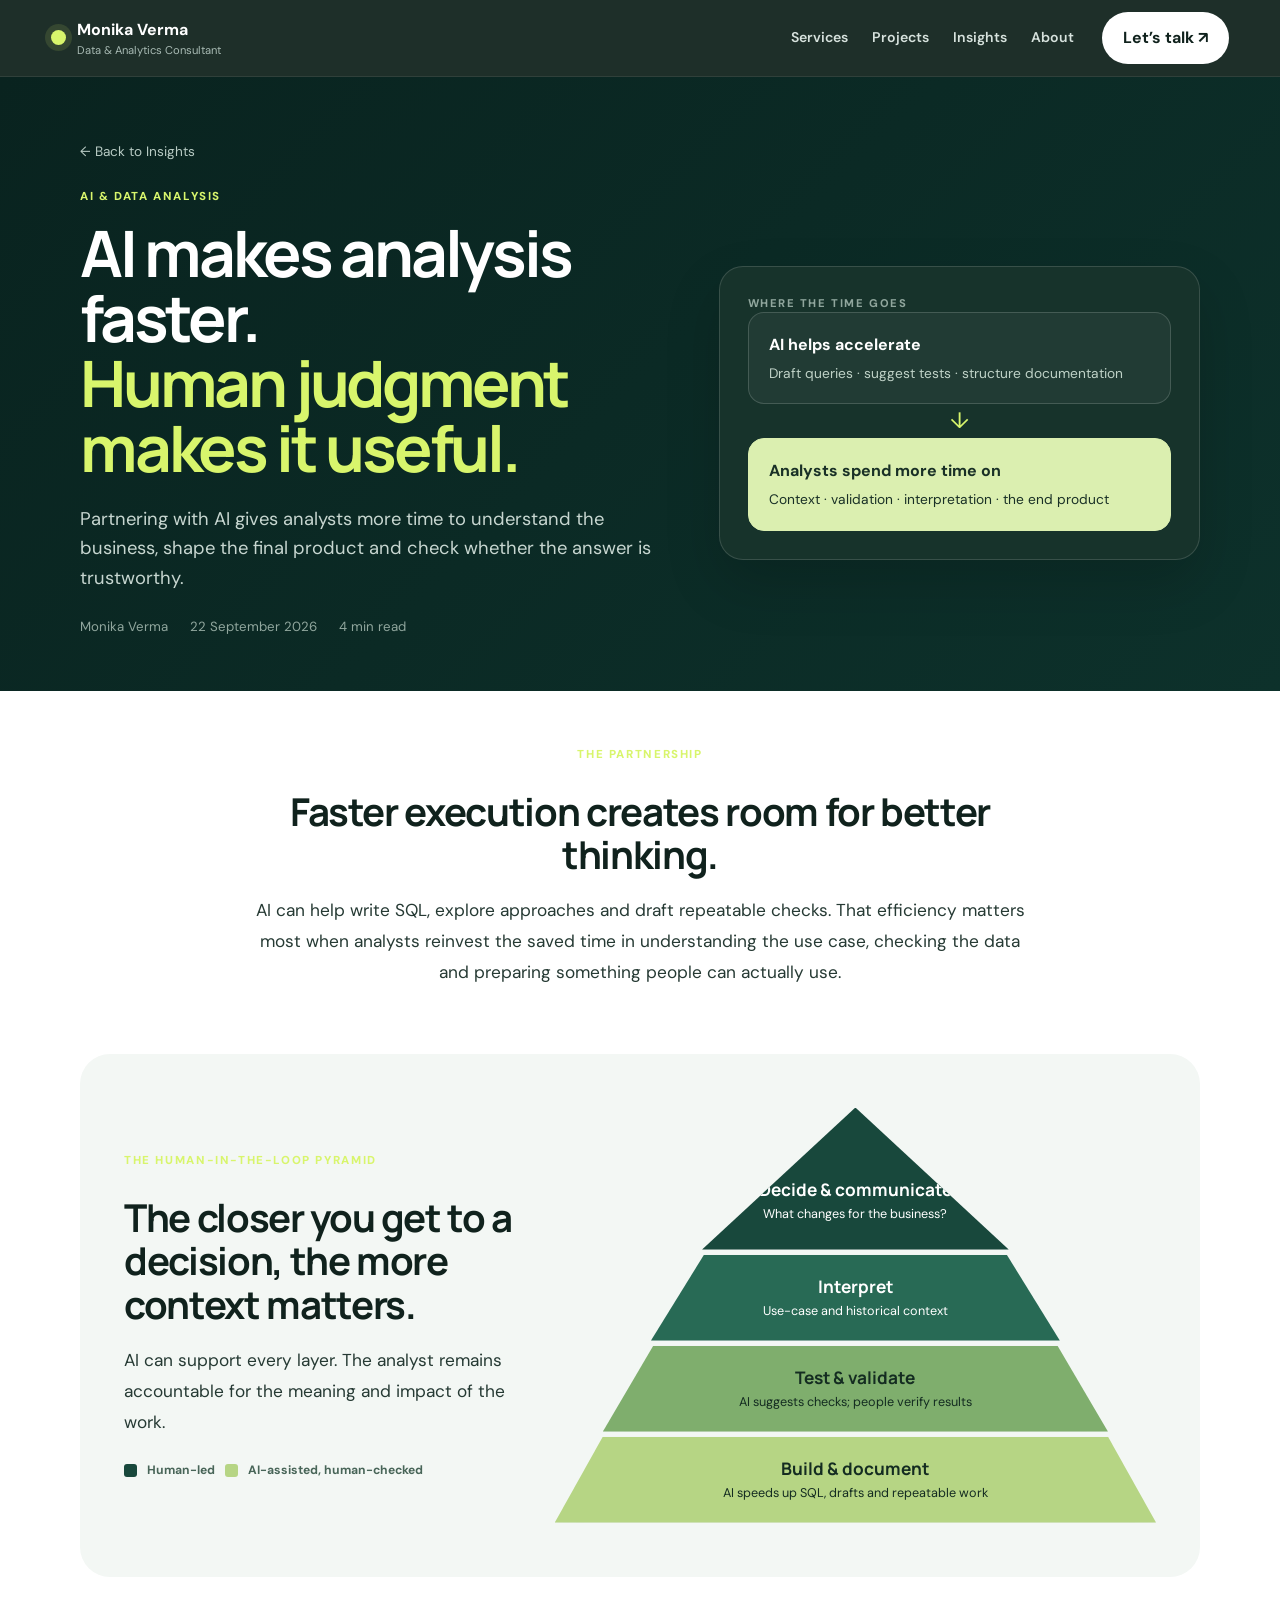
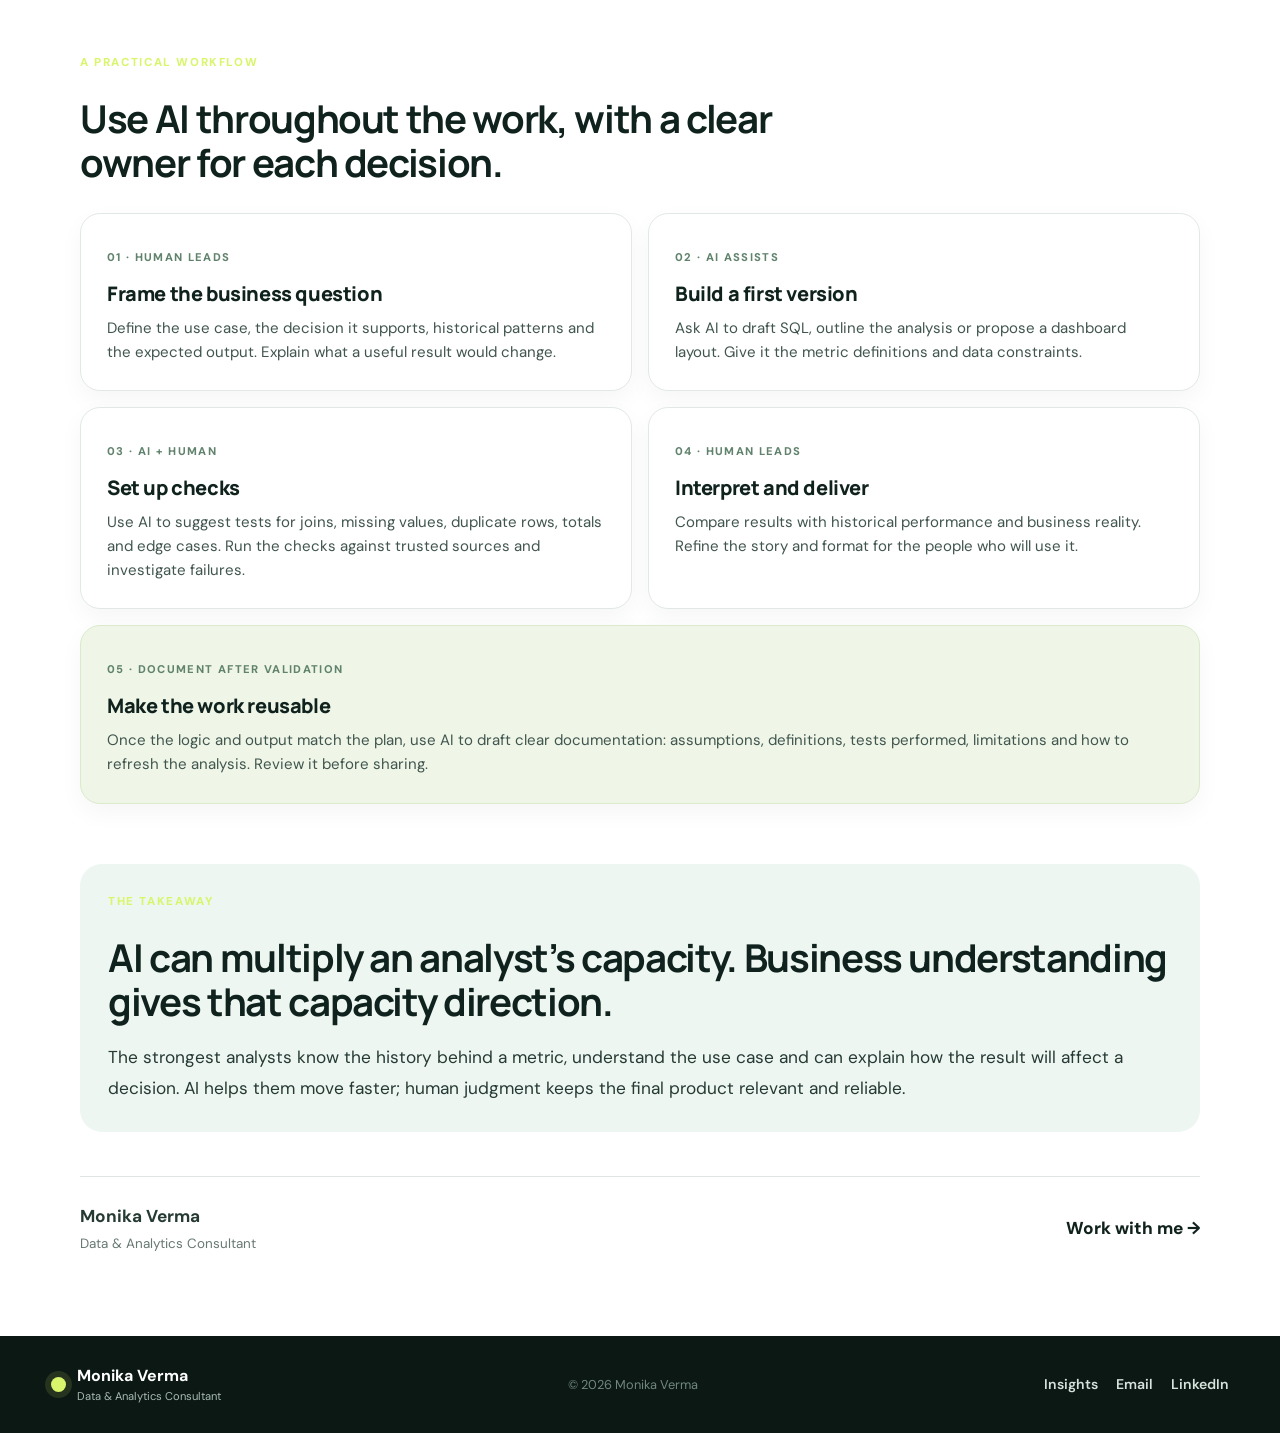
==== commit e1389e4f: "Refresh AI analytics article with human-in-the-loop pyramid" ====
--- a/ai-sql-data-analysis.html
+++ b/ai-sql-data-analysis.html
@@ -3,12 +3,13 @@
 <head>
   <meta charset="UTF-8" />
   <meta name="viewport" content="width=device-width, initial-scale=1.0" />
-  <meta name="description" content="A visual framework for using AI in data analysis: plan first, define the desired output, write SQL, test, and validate the result." />
-  <title>AI Can Write SQL. Analysts Still Need to Think | Monika Verma</title>
+  <meta name="description" content="How data analysts can use AI to build faster, test and validate results, and spend more time on business context, insights and the final product." />
+  <link rel="canonical" href="https://monikaverma14.github.io/website/ai-sql-data-analysis.html" />
+  <title>AI and Data Analysts: A Human-in-the-Loop Workflow | Monika Verma</title>
   <link rel="preconnect" href="https://fonts.googleapis.com">
   <link rel="preconnect" href="https://fonts.gstatic.com" crossorigin>
   <link href="https://fonts.googleapis.com/css2?family=DM+Sans:wght@400;500;600;700&family=Manrope:wght@600;700;800&display=swap" rel="stylesheet">
-  <link rel="stylesheet" href="styles.css?v=20260922-2" />
+  <link rel="stylesheet" href="styles.css?v=20260922-3" />
 </head>
 <body>
 <header class="site-header">
@@ -28,143 +29,61 @@
         <div class="article-hero-grid">
           <div>
             <p class="article-category">AI & DATA ANALYSIS</p>
-            <h1>AI can write SQL.<br><span>Analysts still need to think.</span></h1>
-            <p class="article-deck">The query is not the starting point. Good analysis starts with planning, defining the desired output, then writing, testing and validating the SQL.</p>
+            <h1>AI makes analysis faster.<br><span>Human judgment makes it useful.</span></h1>
+            <p class="article-deck">Partnering with AI gives analysts more time to understand the business, shape the final product and check whether the answer is trustworthy.</p>
             <div class="article-meta"><span>Monika Verma</span><span>22 September 2026</span><span>4 min read</span></div>
           </div>
-          <div class="article-hero-card">
-            <small>THE ANALYTICAL FLOW</small>
-            <div class="mini-flow"><span>Plan</span><i>→</i><span>Output</span><i>→</i><span>SQL</span><i>→</i><span>Test</span><i>→</i><span>Validate</span></div>
-            <strong>AI helps with the code.<br>The analyst owns the logic.</strong>
+          <div class="article-hero-card partnership-card">
+            <small>WHERE THE TIME GOES</small>
+            <div class="partnership-row"><b>AI helps accelerate</b><span>Draft queries · suggest tests · structure documentation</span></div>
+            <div class="partnership-arrow" aria-hidden="true">↓</div>
+            <div class="partnership-row emphasis"><b>Analysts spend more time on</b><span>Context · validation · interpretation · the end product</span></div>
           </div>
         </div>
       </div>
     </header>
 
     <div class="container article-wide article-body visual-body">
-      <section class="process-overview">
-        <div class="process-step"><b>01</b><strong>Planning</strong><span>What are we trying to answer?</span></div>
-        <i>→</i>
-        <div class="process-step"><b>02</b><strong>Desired Output</strong><span>What should the result look like?</span></div>
-        <i>→</i>
-        <div class="process-step"><b>03</b><strong>Query</strong><span>Use SQL to express the logic.</span></div>
-        <i>→</i>
-        <div class="process-step"><b>04</b><strong>Test</strong><span>Check rows, joins, totals and edge cases.</span></div>
-        <i>→</i>
-        <div class="process-step"><b>05</b><strong>Validate</strong><span>Does the result make business sense?</span></div>
+      <section class="intro-block">
+        <p class="article-category">THE PARTNERSHIP</p>
+        <h2>Faster execution creates room for better thinking.</h2>
+        <p>AI can help write SQL, explore approaches and draft repeatable checks. That efficiency matters most when analysts reinvest the saved time in understanding the use case, checking the data and preparing something people can actually use.</p>
       </section>
 
-      <section class="framework-card">
-        <div class="step-label">01 · PLANNING</div>
-        <div class="framework-grid">
-          <div>
-            <h2>Start with the question, not the SQL.</h2>
-            <p>Before asking AI to write code, define the problem in plain language. The analyst should know what decision the analysis needs to support.</p>
-          </div>
-          <div class="check-panel">
-            <span>Business question</span>
-            <span>Data grain</span>
-            <span>Source tables</span>
-            <span>Metrics</span>
-            <span>Filters</span>
-            <span>Edge cases</span>
-          </div>
+      <section class="pyramid-section" aria-labelledby="pyramid-heading">
+        <div class="pyramid-copy">
+          <p class="article-category">THE HUMAN-IN-THE-LOOP PYRAMID</p>
+          <h2 id="pyramid-heading">The closer you get to a decision, the more context matters.</h2>
+          <p>AI can support every layer. The analyst remains accountable for the meaning and impact of the work.</p>
+          <div class="pyramid-key"><span class="key-human"></span> Human-led <span class="key-shared"></span> AI-assisted, human-checked</div>
         </div>
-        <div class="framework-note">If you cannot explain the logic clearly without SQL, AI is being asked to guess the analysis.</div>
-      </section>
-
-      <section class="framework-card">
-        <div class="step-label">02 · DESIRED OUTPUT</div>
-        <div class="framework-grid">
-          <div>
-            <h2>Know what the answer should look like.</h2>
-            <p>Defining the output before writing the query makes testing easier. For example: monthly revenue by marketing channel for completed orders only.</p>
-          </div>
-          <div class="output-table-wrap">
-            <table class="output-table">
-              <thead><tr><th>Month</th><th>Channel</th><th>Revenue</th></tr></thead>
-              <tbody>
-                <tr><td>Jan 2026</td><td>Google Ads</td><td>15,000</td></tr>
-                <tr><td>Jan 2026</td><td>Social Media</td><td>9,500</td></tr>
-                <tr><td>Jan 2026</td><td>SEO</td><td>11,200</td></tr>
-              </tbody>
-            </table>
-          </div>
-        </div>
-        <div class="framework-note">If you do not know the expected shape of the answer, it is much harder to know whether the query is correct.</div>
-      </section>
-
-      <section class="framework-card">
-        <div class="step-label">03 · QUERY</div>
-        <div class="framework-grid">
-          <div>
-            <h2>Now let AI help write the SQL.</h2>
-            <p>Once the logic and output are clear, AI becomes useful as a drafting partner. It can generate syntax, explain joins, suggest functions and speed up iteration.</p>
-          </div>
-          <pre class="article-code compact-code"><code>SELECT
-    DATE_TRUNC('month', order_date) AS month,
-    marketing_channel,
-    SUM(revenue) AS total_revenue
-FROM orders
-WHERE order_status = 'completed'
-  AND order_date &gt;= '2026-01-01'
-GROUP BY 1, 2
-ORDER BY 1, 3 DESC;</code></pre>
-        </div>
-        <div class="framework-note">The query can be simple. The thinking behind the query is the valuable part.</div>
-      </section>
-
-      <section class="framework-card">
-        <div class="step-label">04 · TEST</div>
-        <div class="framework-grid">
-          <div>
-            <h2>A query can run successfully and still be wrong.</h2>
-            <p>Testing is where analysts protect the quality of the result. Do not treat the first AI-generated query as final.</p>
-          </div>
-          <div class="test-grid">
-            <span><b>Rows</b><small>Did the row count change unexpectedly?</small></span>
-            <span><b>Joins</b><small>Did a join duplicate records?</small></span>
-            <span><b>Nulls</b><small>Are missing values being dropped?</small></span>
-            <span><b>Totals</b><small>Do totals match a trusted source?</small></span>
-          </div>
+        <div class="pyramid" role="img" aria-label="Human-in-the-loop pyramid, from bottom to top: build and document with AI assistance; test and validate with human checks; interpret using business and historical context; decide and communicate business impact under human leadership.">
+          <div class="pyramid-tier tier-top"><strong>Decide & communicate</strong><small>What changes for the business?</small></div>
+          <div class="pyramid-tier tier-second"><strong>Interpret</strong><small>Use-case and historical context</small></div>
+          <div class="pyramid-tier tier-third"><strong>Test & validate</strong><small>AI suggests checks; people verify results</small></div>
+          <div class="pyramid-tier tier-base"><strong>Build & document</strong><small>AI speeds up SQL, drafts and repeatable work</small></div>
         </div>
       </section>
 
-      <section class="framework-card">
-        <div class="step-label">05 · VALIDATE</div>
-        <div class="framework-grid">
-          <div>
-            <h2>SQL gives the number. Analysis gives the meaning.</h2>
-            <p>If one channel is down 25%, the job is not finished. The analyst still needs to ask why and whether the result makes sense in context.</p>
-          </div>
-          <div class="question-stack">
-            <span>Was traffic lower?</span>
-            <span>Did conversion drop?</span>
-            <span>Was tracking broken?</span>
-            <span>Did campaign mix change?</span>
-            <span>Is seasonality involved?</span>
-          </div>
+      <section class="workflow-section">
+        <p class="article-category">A PRACTICAL WORKFLOW</p>
+        <h2>Use AI throughout the work, with a clear owner for each decision.</h2>
+        <div class="workflow-grid">
+          <div class="workflow-card"><span>01 · HUMAN LEADS</span><h3>Frame the business question</h3><p>Define the use case, the decision it supports, historical patterns and the expected output. Explain what a useful result would change.</p></div>
+          <div class="workflow-card"><span>02 · AI ASSISTS</span><h3>Build a first version</h3><p>Ask AI to draft SQL, outline the analysis or propose a dashboard layout. Give it the metric definitions and data constraints.</p></div>
+          <div class="workflow-card"><span>03 · AI + HUMAN</span><h3>Set up checks</h3><p>Use AI to suggest tests for joins, missing values, duplicate rows, totals and edge cases. Run the checks against trusted sources and investigate failures.</p></div>
+          <div class="workflow-card"><span>04 · HUMAN LEADS</span><h3>Interpret and deliver</h3><p>Compare results with historical performance and business reality. Refine the story and format for the people who will use it.</p></div>
+          <div class="workflow-card workflow-card-wide"><span>05 · DOCUMENT AFTER VALIDATION</span><h3>Make the work reusable</h3><p>Once the logic and output match the plan, use AI to draft clear documentation: assumptions, definitions, tests performed, limitations and how to refresh the analysis. Review it before sharing.</p></div>
         </div>
-        <div class="framework-note">Understanding the output is now more valuable because AI is making the code itself easier to produce.</div>
       </section>
 
       <section class="article-ending visual-ending">
         <p class="article-category">THE TAKEAWAY</p>
-        <h2>Let AI accelerate the code — not replace the analysis.</h2>
-        <div class="takeaway-grid">
-          <span><b>Human</b>Planning</span>
-          <span><b>Human</b>Desired output</span>
-          <span><b>AI + Human</b>SQL query</span>
-          <span><b>Human</b>Testing</span>
-          <span><b>Human</b>Validation & insight</span>
-        </div>
-        <p>AI is a powerful assistant for SQL. But trustworthy analysis still depends on the analyst owning the logic, the checks and the interpretation.</p>
+        <h2>AI can multiply an analyst’s capacity. Business understanding gives that capacity direction.</h2>
+        <p>The strongest analysts know the history behind a metric, understand the use case and can explain how the result will affect a decision. AI helps them move faster; human judgment keeps the final product relevant and reliable.</p>
       </section>
 
-      <div class="article-author">
-        <div><strong>Monika Verma</strong><span>Data & Analytics Consultant</span></div>
-        <a href="index.html#contact">Work with me →</a>
-      </div>
+      <div class="article-author"><div><strong>Monika Verma</strong><span>Data & Analytics Consultant</span></div><a href="index.html#contact">Work with me →</a></div>
     </div>
   </article>
 </main>
@@ -172,4 +91,4 @@
 <footer><div class="container footer-wrap"><div class="brand"><span class="brand-dot"></span><span><strong>Monika Verma</strong><small>Data & Analytics Consultant</small></span></div><p>© <span id="year"></span> Monika Verma</p><div class="footer-links"><a href="blog.html">Insights</a><a href="mailto:analytics.digitalimpact@gmail.com">Email</a><a href="https://www.linkedin.com/in/monika-verma-3394065a/" target="_blank" rel="noopener">LinkedIn</a></div></div></footer>
 <script src="script.js"></script>
 </body>
-</html>+</html>
--- a/styles.css
+++ b/styles.css
@@ -259,3 +259,93 @@
 
 .insight-link{display:block;text-decoration:none;color:var(--ink)}
 .insight-link:hover{transform:translateY(-3px);box-shadow:var(--shadow)}
+
+/* Visual framework article */
+.article-wide{width:min(1120px,92%)}
+.article-hero-visual{padding:62px 0 54px}
+.article-hero-grid{display:grid;grid-template-columns:1.1fr .9fr;gap:50px;align-items:center}
+.article-hero-visual h1 span{color:var(--lime)}
+.article-hero-card{background:#17332b;border:1px solid rgba(255,255,255,.14);border-radius:24px;padding:28px}
+.article-hero-card small{display:block;color:#90a69d;font-size:.7rem;letter-spacing:.14em;font-weight:800}
+.article-hero-card strong{display:block;margin-top:24px;font-size:1.35rem;line-height:1.25}
+.mini-flow{display:flex;align-items:center;gap:8px;flex-wrap:wrap;margin-top:20px}
+.mini-flow span{padding:8px 10px;border-radius:999px;background:rgba(255,255,255,.08);font-size:.74rem;font-weight:700}
+.mini-flow i{font-style:normal;color:var(--lime)}
+.visual-body{padding-top:42px}
+.process-overview{display:grid;grid-template-columns:1fr 28px 1fr 28px 1fr 28px 1fr 28px 1fr;gap:8px;align-items:center;margin-bottom:38px}
+.process-overview>i{font-style:normal;text-align:center;color:#7b9489}
+.process-step{padding:18px;border-radius:18px;background:#f3f7f5;border:1px solid #e0e9e4;min-height:130px}
+.process-step b,.process-step strong,.process-step span{display:block}
+.process-step b{font-size:.7rem;color:#6d887c;margin-bottom:12px}
+.process-step strong{font-size:1rem;color:var(--ink)}
+.process-step span{font-size:.78rem;color:var(--muted);margin-top:6px;line-height:1.35}
+.framework-card{padding:32px;border:1px solid var(--line);border-radius:24px;background:#fff;margin:18px 0 24px;box-shadow:0 10px 30px rgba(16,34,29,.05)}
+.step-label{font-size:.72rem;letter-spacing:.14em;font-weight:800;color:#688477;margin-bottom:18px}
+.framework-grid{display:grid;grid-template-columns:.95fr 1.05fr;gap:34px;align-items:start}
+.framework-card h2{margin:0 0 12px;font-size:clamp(1.8rem,3vw,2.5rem)}
+.framework-card p{margin:0;color:#40554e}
+.framework-note{margin-top:24px;padding:14px 16px;border-radius:14px;background:#eff6f2;color:#26453b;font-weight:700;font-size:.9rem}
+.check-panel{display:grid;grid-template-columns:1fr 1fr;gap:10px}
+.check-panel span,.question-stack span{padding:12px 14px;border-radius:14px;background:#f5f3ec;border:1px solid #ebe5d9;font-size:.86rem;font-weight:700}
+.output-table-wrap{overflow:auto;border-radius:16px;border:1px solid #e3e9e5}
+.output-table{width:100%;border-collapse:collapse;background:#fafcfb;font-size:.88rem}
+.output-table th,.output-table td{text-align:left;padding:14px 16px;border-bottom:1px solid #e7ece9}
+.output-table th{background:#edf4f1;color:#33564a}
+.compact-code{margin:0;font-size:.82rem}
+.test-grid{display:grid;grid-template-columns:1fr 1fr;gap:12px}
+.test-grid span{padding:16px;border-radius:16px;background:#f3f7f5}
+.test-grid b,.test-grid small{display:block}
+.test-grid b{color:var(--ink);margin-bottom:5px}
+.test-grid small{color:var(--muted);line-height:1.35}
+.question-stack{display:grid;gap:10px}
+.visual-ending{margin-top:36px}
+.takeaway-grid{display:grid;grid-template-columns:repeat(5,1fr);gap:10px;margin:22px 0}
+.takeaway-grid span{padding:14px;border-radius:14px;background:#fff;border:1px solid #dfe8e4;font-size:.78rem}
+.takeaway-grid b{display:block;color:#628173;font-size:.66rem;letter-spacing:.1em;margin-bottom:6px}
+@media(max-width:900px){
+  .article-hero-grid,.framework-grid{grid-template-columns:1fr}
+  .process-overview{grid-template-columns:1fr 1fr}
+  .process-overview>i{display:none}
+  .takeaway-grid{grid-template-columns:1fr 1fr}
+}
+@media(max-width:600px){
+  .process-overview,.check-panel,.test-grid,.takeaway-grid{grid-template-columns:1fr}
+  .framework-card{padding:22px}
+  .article-hero-card{padding:22px}
+}
+
+/* AI partnership article */
+.partnership-card{box-shadow:0 24px 55px rgba(0,0,0,.16)}
+.partnership-row{border:1px solid rgba(255,255,255,.16);border-radius:16px;padding:20px;background:rgba(255,255,255,.045)}
+.partnership-row b,.partnership-row span{display:block}
+.partnership-row b{color:#fff;font-size:1rem;margin-bottom:6px}
+.partnership-row span{color:#bfd2c7;font-size:.86rem;line-height:1.5}
+.partnership-row.emphasis{background:#dbefb0;border-color:#dbefb0}
+.partnership-row.emphasis b,.partnership-row.emphasis span{color:#193026}
+.partnership-arrow{text-align:center;color:var(--lime);font-size:1.4rem;line-height:1.5}
+.intro-block{max-width:780px;margin:12px auto 65px;text-align:center}
+.intro-block h2,.pyramid-copy h2,.workflow-section h2{margin:8px 0 18px}
+.pyramid-section{background:#f3f7f4;border-radius:30px;padding:44px;display:grid;grid-template-columns:.8fr 1.2fr;gap:30px;align-items:center;margin-bottom:76px}
+.pyramid-copy p{max-width:410px}
+.pyramid-key{display:flex;align-items:center;flex-wrap:wrap;gap:10px;font-size:.76rem;font-weight:700;color:#486558;line-height:1.4}
+.pyramid-key span{width:13px;height:13px;display:inline-block;border-radius:3px}
+.key-human{background:#18483c}.key-shared{background:#b6d584}
+.pyramid{display:flex;flex-direction:column;align-items:center;gap:5px;padding:10px 0}
+.pyramid-tier{box-sizing:border-box;min-height:86px;display:flex;flex-direction:column;justify-content:center;align-items:center;text-align:center;padding:12px 22px;line-height:1.3;color:#fff;box-shadow:0 9px 18px rgba(16,48,36,.1)}
+.pyramid-tier strong{font-family:Manrope,sans-serif;font-size:clamp(.83rem,1.5vw,1.08rem)}
+.pyramid-tier small{font-size:clamp(.68rem,1.1vw,.79rem);margin-top:4px;line-height:1.3}
+.tier-top{width:51%;background:#18483c;clip-path:polygon(50% 0,100% 100%,0 100%);min-height:142px;padding-top:56px}
+.tier-second{width:68%;background:#286a55;clip-path:polygon(13% 0,87% 0,100% 100%,0 100%)}
+.tier-third{width:84%;background:#7fae6d;color:#142c21;clip-path:polygon(10% 0,90% 0,100% 100%,0 100%)}
+.tier-base{width:100%;background:#b6d584;color:#142c21;clip-path:polygon(8% 0,92% 0,100% 100%,0 100%)}
+.workflow-section{margin-bottom:60px}
+.workflow-section>h2{max-width:780px}
+.workflow-grid{display:grid;grid-template-columns:repeat(2,minmax(0,1fr));gap:16px;margin-top:28px}
+.workflow-card{border:1px solid #e2e9e4;border-radius:20px;padding:26px;background:#fff;box-shadow:0 9px 25px rgba(16,34,29,.04)}
+.workflow-card span{font-size:.7rem;letter-spacing:.12em;font-weight:800;color:#61836d}
+.workflow-card h3{font:800 1.25rem Manrope,sans-serif;letter-spacing:-.02em;color:var(--ink);margin:9px 0}
+.workflow-card p{font-size:.94rem;line-height:1.6;color:#40554e;margin:0}
+.workflow-card-wide{grid-column:1/-1;background:#eff6e8;border-color:#daeacb}
+.visual-ending p:last-child{margin-bottom:0}
+@media(max-width:900px){.pyramid-section{grid-template-columns:1fr}.pyramid-copy p{max-width:none}}
+@media(max-width:600px){.pyramid-section{padding:26px 14px;border-radius:20px}.pyramid-tier{padding-left:9px;padding-right:9px;min-height:92px}.tier-top{width:65%;min-height:138px}.tier-second{width:78%}.tier-third{width:89%}.pyramid-tier strong{font-size:.8rem}.pyramid-tier small{font-size:.64rem}.workflow-grid{grid-template-columns:1fr}.workflow-card-wide{grid-column:auto}.intro-block{margin-bottom:42px}}
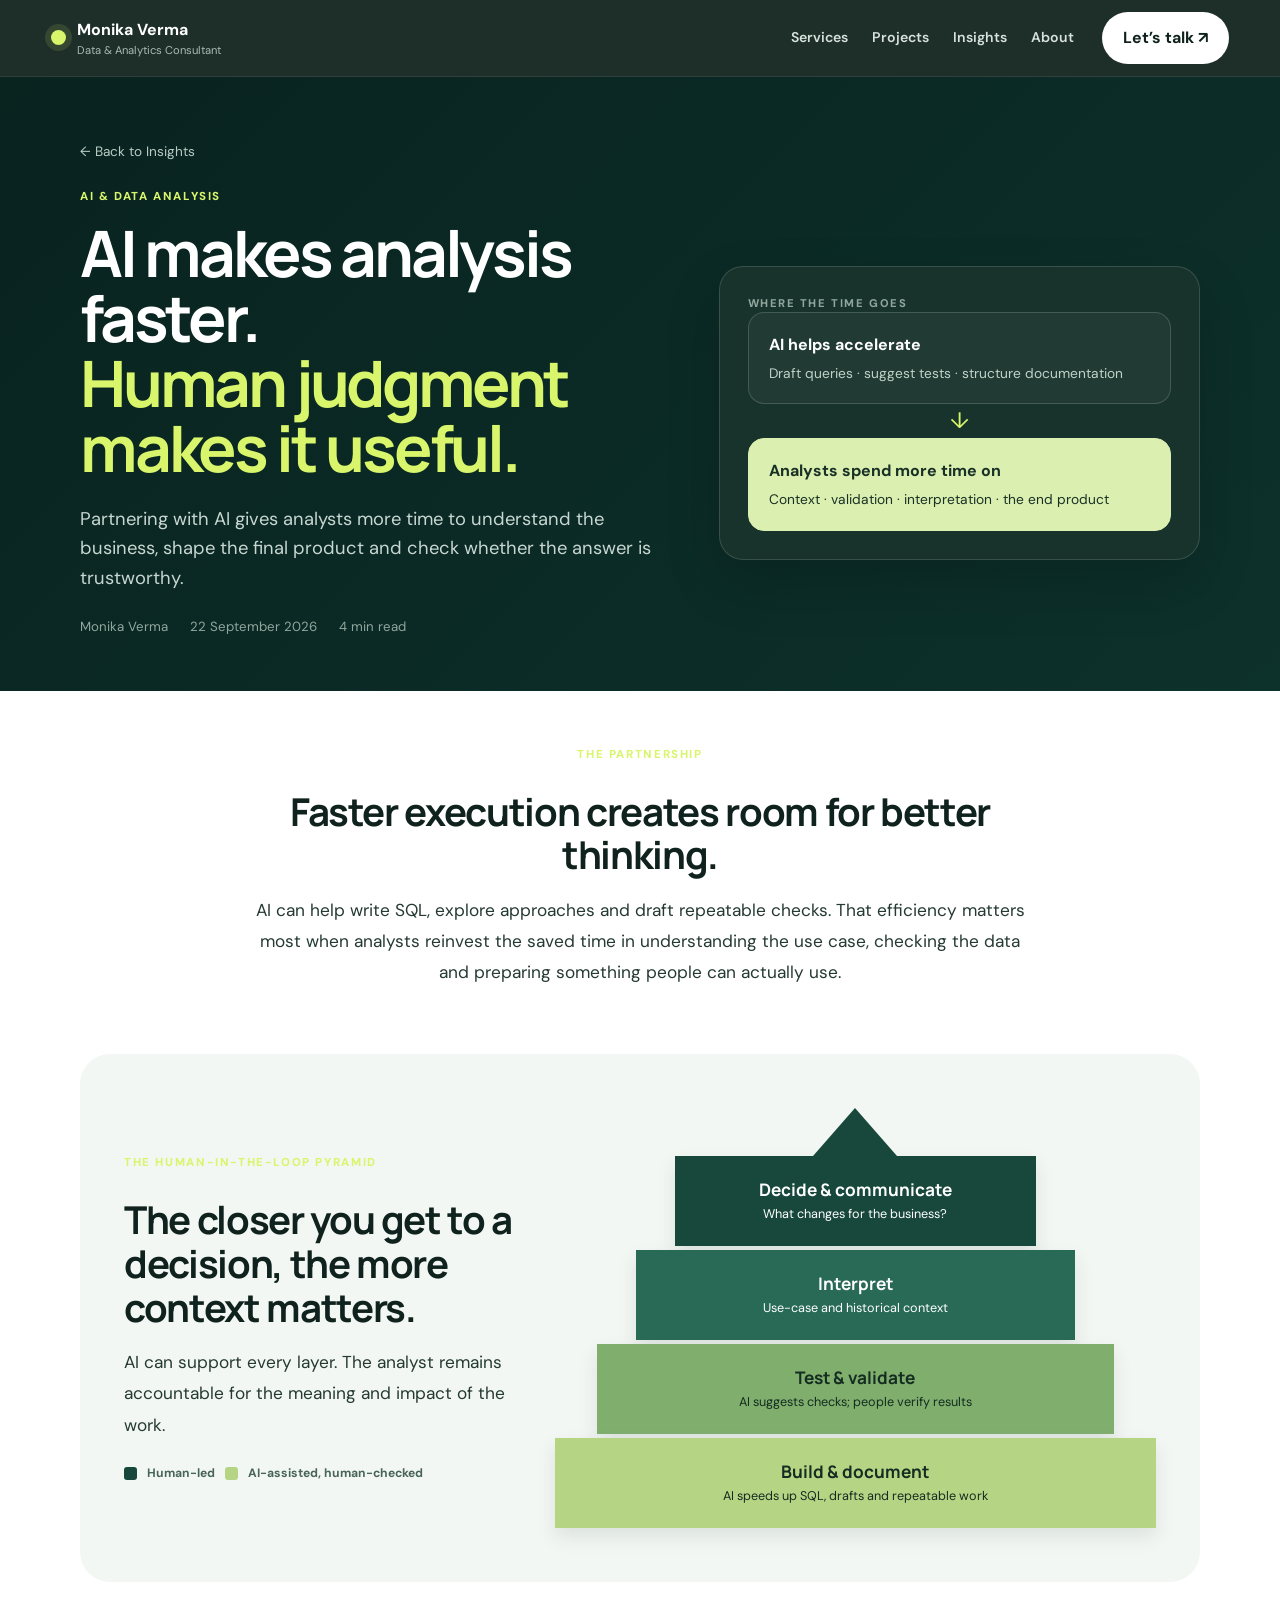
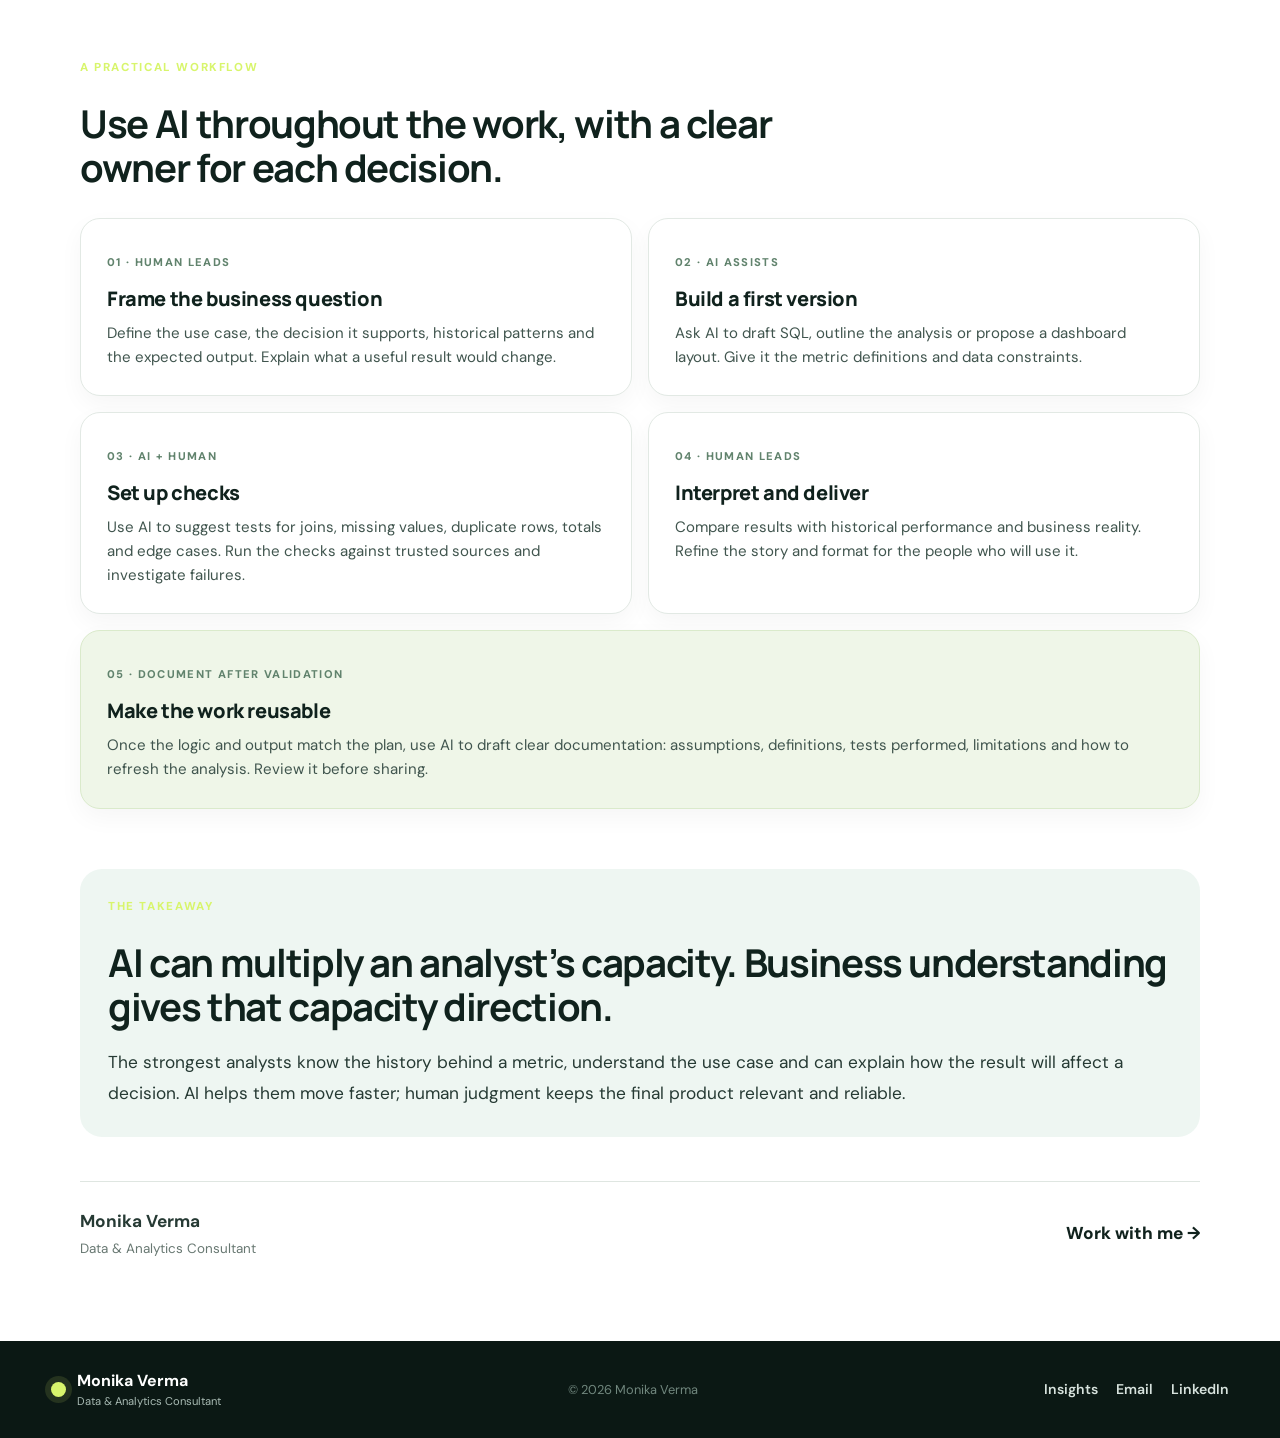
==== commit 5a0b5b77: "Clarify pyramid shape and label readability" ====
--- a/ai-sql-data-analysis.html
+++ b/ai-sql-data-analysis.html
@@ -9,7 +9,7 @@
   <link rel="preconnect" href="https://fonts.googleapis.com">
   <link rel="preconnect" href="https://fonts.gstatic.com" crossorigin>
   <link href="https://fonts.googleapis.com/css2?family=DM+Sans:wght@400;500;600;700&family=Manrope:wght@600;700;800&display=swap" rel="stylesheet">
-  <link rel="stylesheet" href="styles.css?v=20260922-3" />
+  <link rel="stylesheet" href="styles.css?v=20260922-4" />
 </head>
 <body>
 <header class="site-header">
--- a/styles.css
+++ b/styles.css
@@ -330,14 +330,15 @@
 .pyramid-key{display:flex;align-items:center;flex-wrap:wrap;gap:10px;font-size:.76rem;font-weight:700;color:#486558;line-height:1.4}
 .pyramid-key span{width:13px;height:13px;display:inline-block;border-radius:3px}
 .key-human{background:#18483c}.key-shared{background:#b6d584}
-.pyramid{display:flex;flex-direction:column;align-items:center;gap:5px;padding:10px 0}
-.pyramid-tier{box-sizing:border-box;min-height:86px;display:flex;flex-direction:column;justify-content:center;align-items:center;text-align:center;padding:12px 22px;line-height:1.3;color:#fff;box-shadow:0 9px 18px rgba(16,48,36,.1)}
+.pyramid{display:flex;flex-direction:column;align-items:center;gap:4px;padding:10px 0;width:100%}
+.pyramid::before{content:"";display:block;width:0;height:0;border-left:42px solid transparent;border-right:42px solid transparent;border-bottom:48px solid #18483c;margin-bottom:-4px}
+.pyramid-tier{box-sizing:border-box;min-height:90px;display:flex;flex-direction:column;justify-content:center;align-items:center;text-align:center;padding:14px 18px;line-height:1.3;color:#fff;box-shadow:0 9px 18px rgba(16,48,36,.1)}
 .pyramid-tier strong{font-family:Manrope,sans-serif;font-size:clamp(.83rem,1.5vw,1.08rem)}
 .pyramid-tier small{font-size:clamp(.68rem,1.1vw,.79rem);margin-top:4px;line-height:1.3}
-.tier-top{width:51%;background:#18483c;clip-path:polygon(50% 0,100% 100%,0 100%);min-height:142px;padding-top:56px}
-.tier-second{width:68%;background:#286a55;clip-path:polygon(13% 0,87% 0,100% 100%,0 100%)}
-.tier-third{width:84%;background:#7fae6d;color:#142c21;clip-path:polygon(10% 0,90% 0,100% 100%,0 100%)}
-.tier-base{width:100%;background:#b6d584;color:#142c21;clip-path:polygon(8% 0,92% 0,100% 100%,0 100%)}
+.tier-top{width:60%;background:#18483c}
+.tier-second{width:73%;background:#286a55}
+.tier-third{width:86%;background:#7fae6d;color:#142c21}
+.tier-base{width:100%;background:#b6d584;color:#142c21}
 .workflow-section{margin-bottom:60px}
 .workflow-section>h2{max-width:780px}
 .workflow-grid{display:grid;grid-template-columns:repeat(2,minmax(0,1fr));gap:16px;margin-top:28px}
@@ -348,4 +349,4 @@
 .workflow-card-wide{grid-column:1/-1;background:#eff6e8;border-color:#daeacb}
 .visual-ending p:last-child{margin-bottom:0}
 @media(max-width:900px){.pyramid-section{grid-template-columns:1fr}.pyramid-copy p{max-width:none}}
-@media(max-width:600px){.pyramid-section{padding:26px 14px;border-radius:20px}.pyramid-tier{padding-left:9px;padding-right:9px;min-height:92px}.tier-top{width:65%;min-height:138px}.tier-second{width:78%}.tier-third{width:89%}.pyramid-tier strong{font-size:.8rem}.pyramid-tier small{font-size:.64rem}.workflow-grid{grid-template-columns:1fr}.workflow-card-wide{grid-column:auto}.intro-block{margin-bottom:42px}}
+@media(max-width:600px){.pyramid-section{padding:26px 14px;border-radius:20px}.pyramid-tier{padding:14px 9px;min-height:96px}.tier-top{width:70%}.tier-second{width:80%}.tier-third{width:90%}.pyramid-tier strong{font-size:.85rem}.pyramid-tier small{font-size:.7rem}.workflow-grid{grid-template-columns:1fr}.workflow-card-wide{grid-column:auto}.intro-block{margin-bottom:42px}}
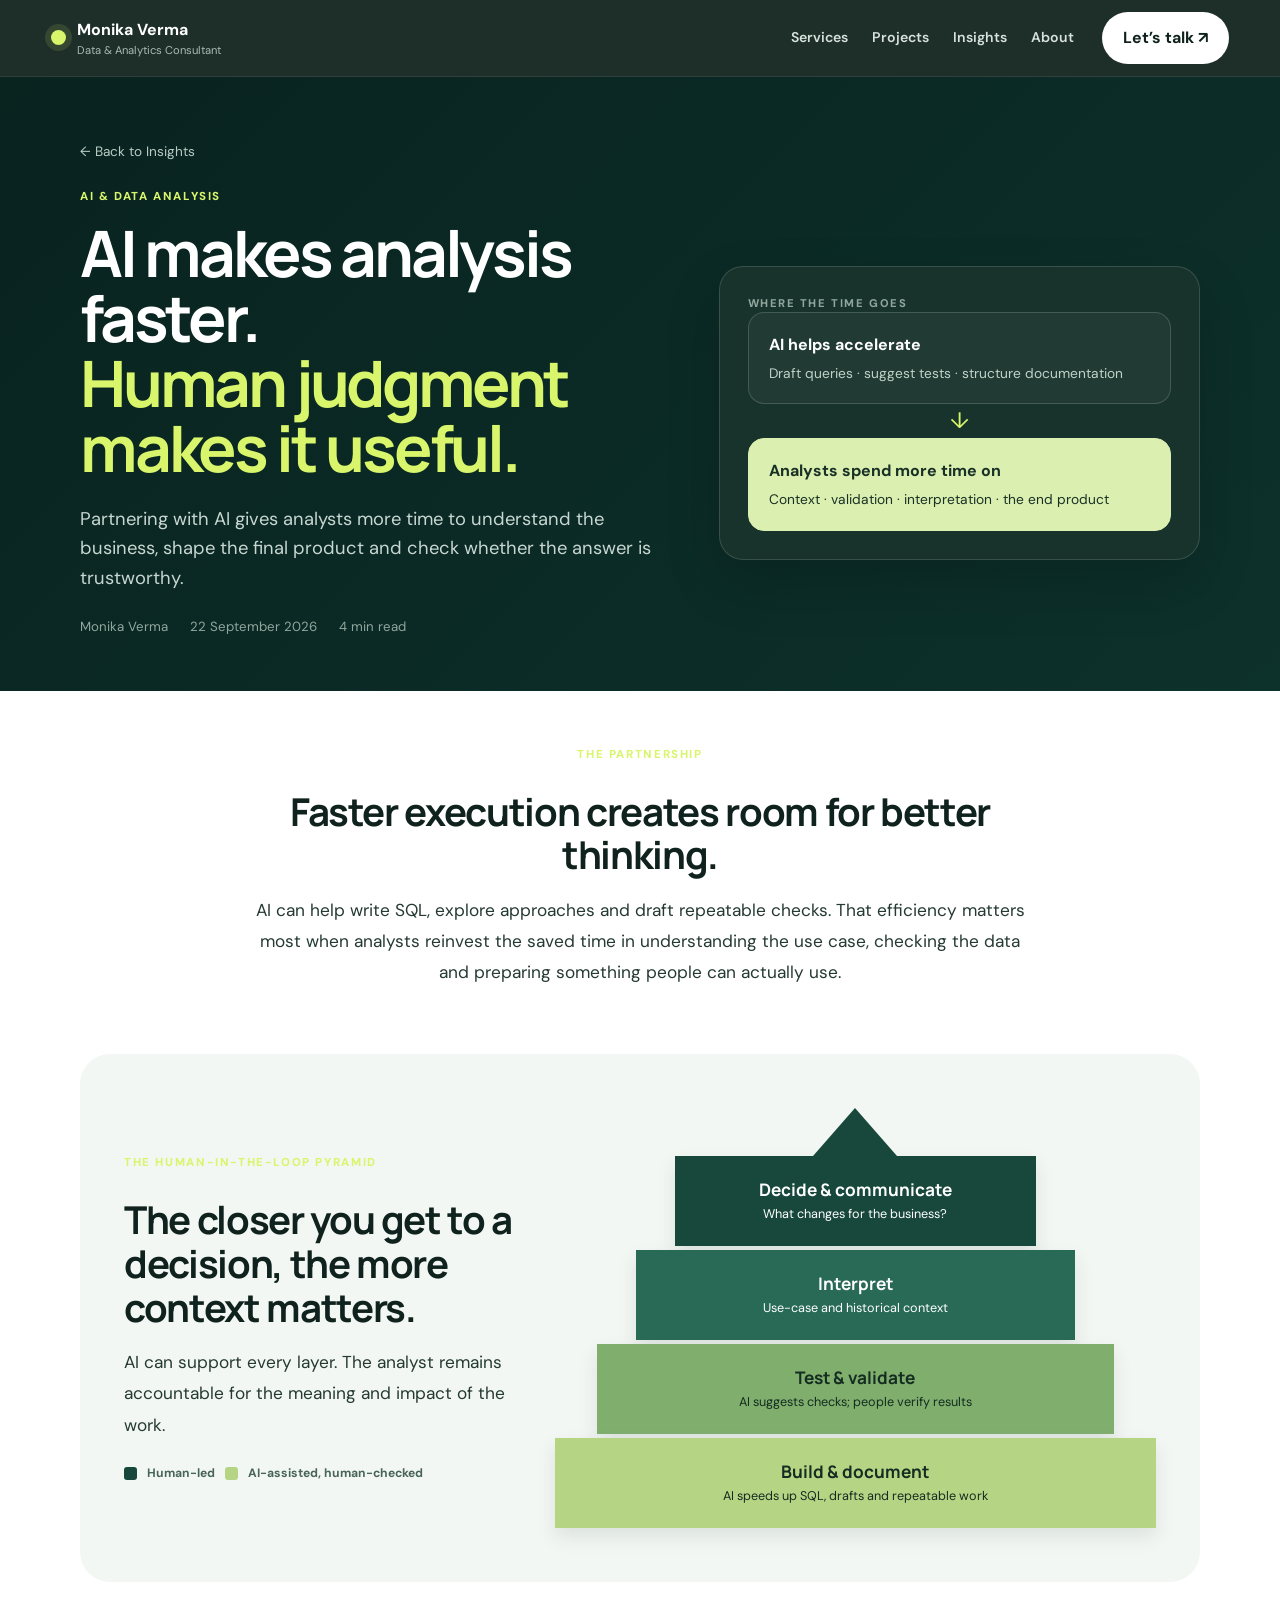
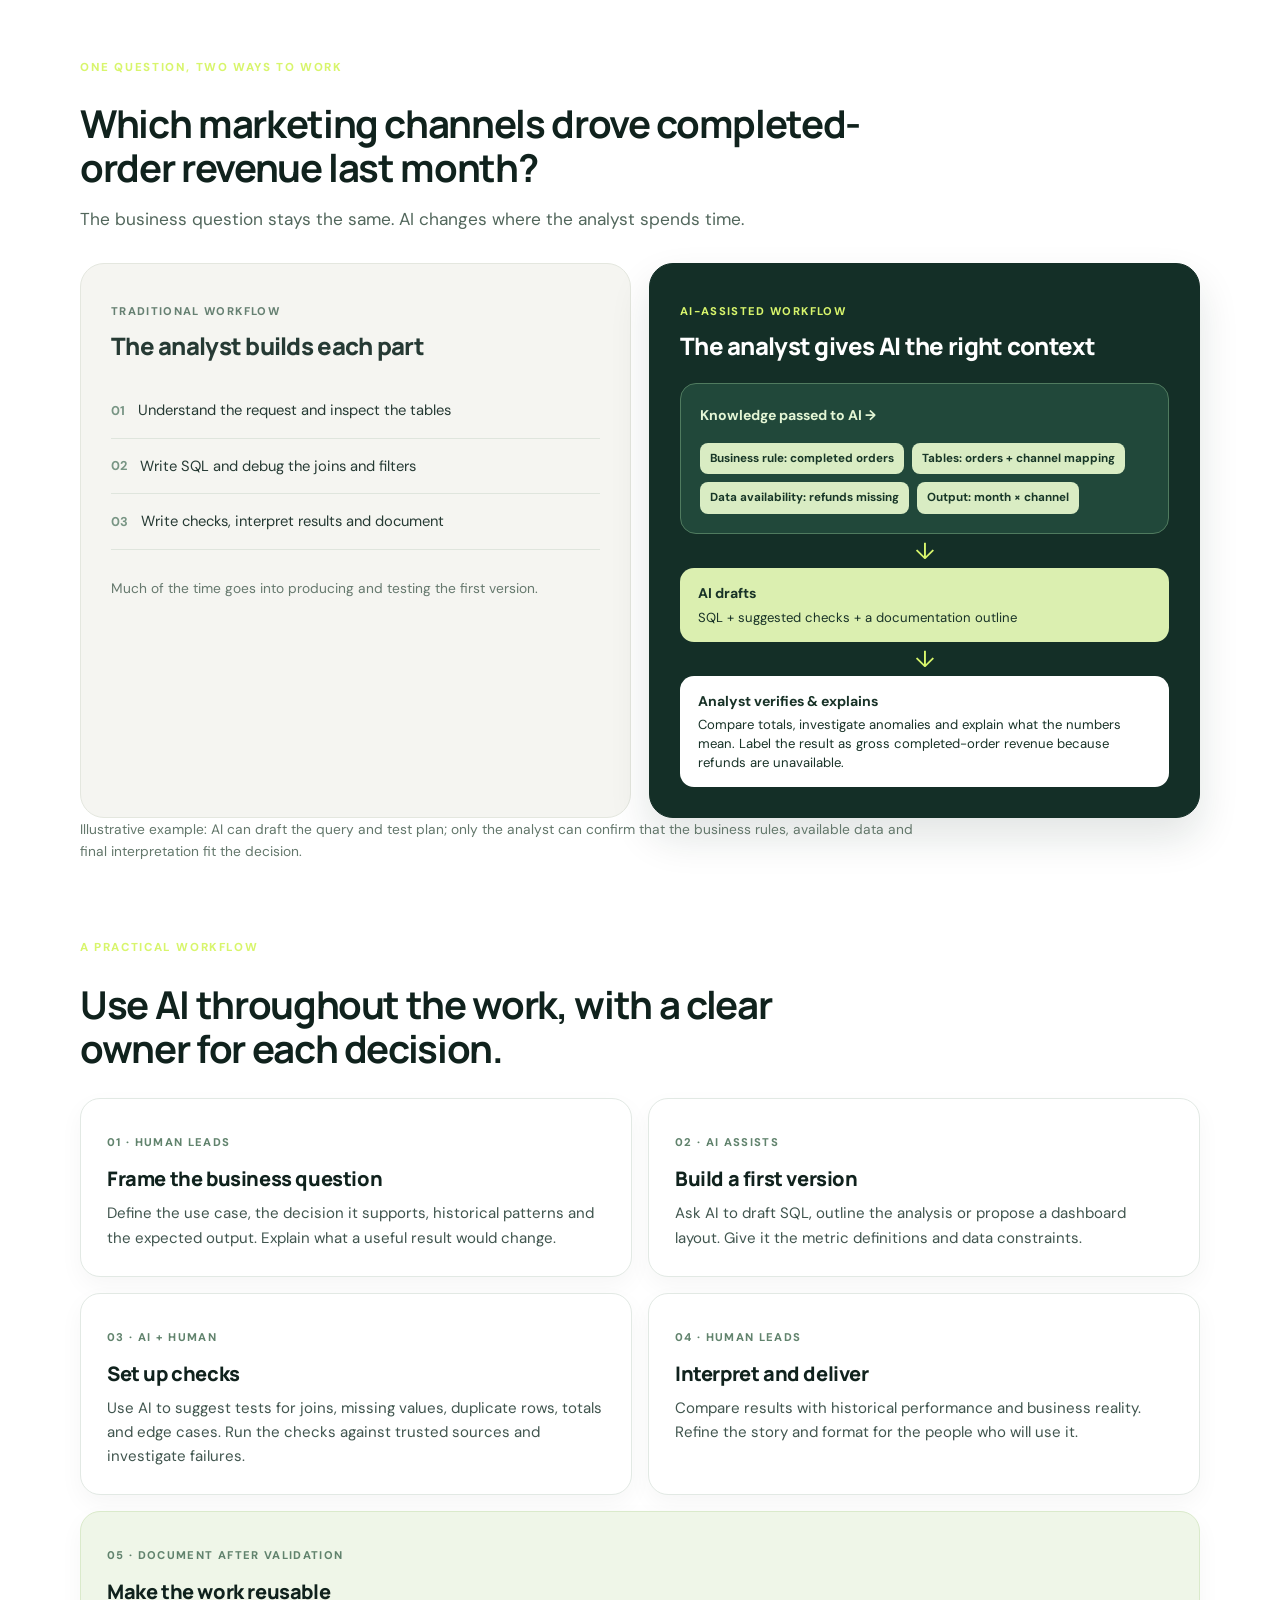
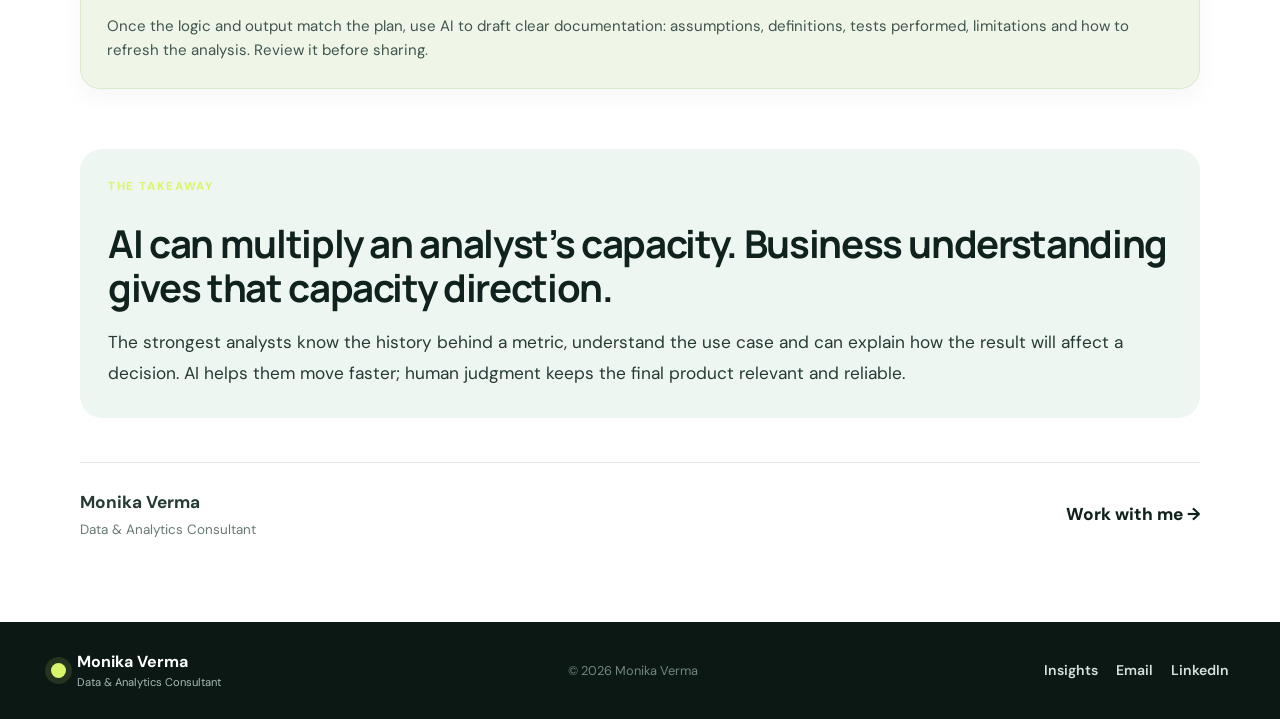
==== commit dd08c710: "Add animated AI analyst workflow example" ====
--- a/ai-sql-data-analysis.html
+++ b/ai-sql-data-analysis.html
@@ -9,7 +9,7 @@
   <link rel="preconnect" href="https://fonts.googleapis.com">
   <link rel="preconnect" href="https://fonts.gstatic.com" crossorigin>
   <link href="https://fonts.googleapis.com/css2?family=DM+Sans:wght@400;500;600;700&family=Manrope:wght@600;700;800&display=swap" rel="stylesheet">
-  <link rel="stylesheet" href="styles.css?v=20260922-4" />
+  <link rel="stylesheet" href="styles.css?v=20260922-5" />
 </head>
 <body>
 <header class="site-header">
@@ -65,6 +65,35 @@
         </div>
       </section>
 
+      <section class="example-section" aria-labelledby="example-heading">
+        <p class="article-category">ONE QUESTION, TWO WAYS TO WORK</p>
+        <h2 id="example-heading">Which marketing channels drove completed-order revenue last month?</h2>
+        <p class="example-lead">The business question stays the same. AI changes where the analyst spends time.</p>
+        <div class="comparison-grid">
+          <div class="comparison-lane manual-lane">
+            <span class="lane-label">TRADITIONAL WORKFLOW</span>
+            <h3>The analyst builds each part</h3>
+            <div class="lane-step"><b>01</b><span>Understand the request and inspect the tables</span></div>
+            <div class="lane-step"><b>02</b><span>Write SQL and debug the joins and filters</span></div>
+            <div class="lane-step"><b>03</b><span>Write checks, interpret results and document</span></div>
+            <p>Much of the time goes into producing and testing the first version.</p>
+          </div>
+          <div class="comparison-lane assisted-lane">
+            <span class="lane-label">AI-ASSISTED WORKFLOW</span>
+            <h3>The analyst gives AI the right context</h3>
+            <div class="knowledge-packet">
+              <strong>Knowledge passed to AI <span aria-hidden="true">→</span></strong>
+              <div class="knowledge-tags"><span>Business rule: completed orders</span><span>Tables: orders + channel mapping</span><span>Data availability: refunds missing</span><span>Output: month × channel</span></div>
+            </div>
+            <div class="handoff-arrow" aria-hidden="true"><span>↓</span></div>
+            <div class="ai-output"><b>AI drafts</b><span>SQL + suggested checks + a documentation outline</span></div>
+            <div class="handoff-arrow" aria-hidden="true"><span>↓</span></div>
+            <div class="human-output"><b>Analyst verifies & explains</b><span>Compare totals, investigate anomalies and explain what the numbers mean. Label the result as gross completed-order revenue because refunds are unavailable.</span></div>
+          </div>
+        </div>
+        <p class="example-caption">Illustrative example: AI can draft the query and test plan; only the analyst can confirm that the business rules, available data and final interpretation fit the decision.</p>
+      </section>
+
       <section class="workflow-section">
         <p class="article-category">A PRACTICAL WORKFLOW</p>
         <h2>Use AI throughout the work, with a clear owner for each decision.</h2>
--- a/styles.css
+++ b/styles.css
@@ -350,3 +350,36 @@
 .visual-ending p:last-child{margin-bottom:0}
 @media(max-width:900px){.pyramid-section{grid-template-columns:1fr}.pyramid-copy p{max-width:none}}
 @media(max-width:600px){.pyramid-section{padding:26px 14px;border-radius:20px}.pyramid-tier{padding:14px 9px;min-height:96px}.tier-top{width:70%}.tier-second{width:80%}.tier-third{width:90%}.pyramid-tier strong{font-size:.85rem}.pyramid-tier small{font-size:.7rem}.workflow-grid{grid-template-columns:1fr}.workflow-card-wide{grid-column:auto}.intro-block{margin-bottom:42px}}
+
+/* Animated analyst-to-AI example */
+.example-section{margin:0 0 76px}
+.example-section>h2{max-width:850px;margin:8px 0 14px}
+.example-lead{color:#52675c;max-width:700px}
+.comparison-grid{display:grid;grid-template-columns:1fr 1fr;gap:18px;margin-top:28px}
+.comparison-lane{border-radius:24px;padding:30px;min-width:0}
+.manual-lane{background:#f5f5f1;border:1px solid #e4e7df}
+.assisted-lane{background:#142f27;color:#fff;border:1px solid #142f27;box-shadow:0 20px 40px rgba(16,45,35,.12)}
+.lane-label{display:inline-block;font-size:.7rem;letter-spacing:.12em;font-weight:800;color:#668072;margin-bottom:9px}
+.assisted-lane .lane-label{color:#d8f56c}
+.comparison-lane h3{font:800 clamp(1.15rem,2vw,1.5rem) Manrope,sans-serif;letter-spacing:-.03em;line-height:1.3;margin:0 0 22px}
+.lane-step{display:flex;gap:13px;align-items:center;border-bottom:1px solid #dfe5dd;padding:17px 0;font-size:.92rem;line-height:1.4}
+.lane-step b{color:#789584;font-size:.8rem}
+.manual-lane>p{font-size:.86rem;color:#66796e;margin:26px 0 0}
+.knowledge-packet{background:#21483a;border:1px solid #507b5f;border-radius:16px;padding:19px}
+.knowledge-packet strong{display:block;font-size:.88rem;color:#e4f6d5;margin-bottom:14px}
+.knowledge-packet strong span{display:inline-block;animation:knowledge-nudge 2.5s ease-in-out infinite}
+.knowledge-tags{display:flex;flex-wrap:wrap;gap:8px}
+.knowledge-tags span{font-size:.73rem;line-height:1.35;background:#d9ecc3;color:#173627;border-radius:8px;padding:8px 10px;font-weight:700}
+.handoff-arrow{text-align:center;height:34px;line-height:34px;color:#d8f56c;font-size:1.45rem}
+.handoff-arrow span{display:inline-block;animation:knowledge-drop 2.5s ease-in-out infinite}
+.ai-output,.human-output{border-radius:14px;padding:15px 18px;line-height:1.45}
+.ai-output{background:#dbefb0;color:#183227}
+.human-output{background:#fff;color:#183227}
+.ai-output b,.ai-output span,.human-output b,.human-output span{display:block}
+.ai-output b,.human-output b{font-size:.88rem;margin-bottom:4px}
+.ai-output span,.human-output span{font-size:.82rem}
+.example-caption{font-size:.86rem;color:#63776b;line-height:1.6;max-width:850px;margin:18px 0 0}
+@keyframes knowledge-nudge{0%,65%,100%{transform:translateX(0)}80%{transform:translateX(5px)}}
+@keyframes knowledge-drop{0%,55%,100%{transform:translateY(0);opacity:1}75%{transform:translateY(5px);opacity:.55}}
+@media(max-width:750px){.comparison-grid{grid-template-columns:1fr}.comparison-lane{padding:24px}}
+@media(prefers-reduced-motion:reduce){.knowledge-packet strong span,.handoff-arrow span{animation:none}}
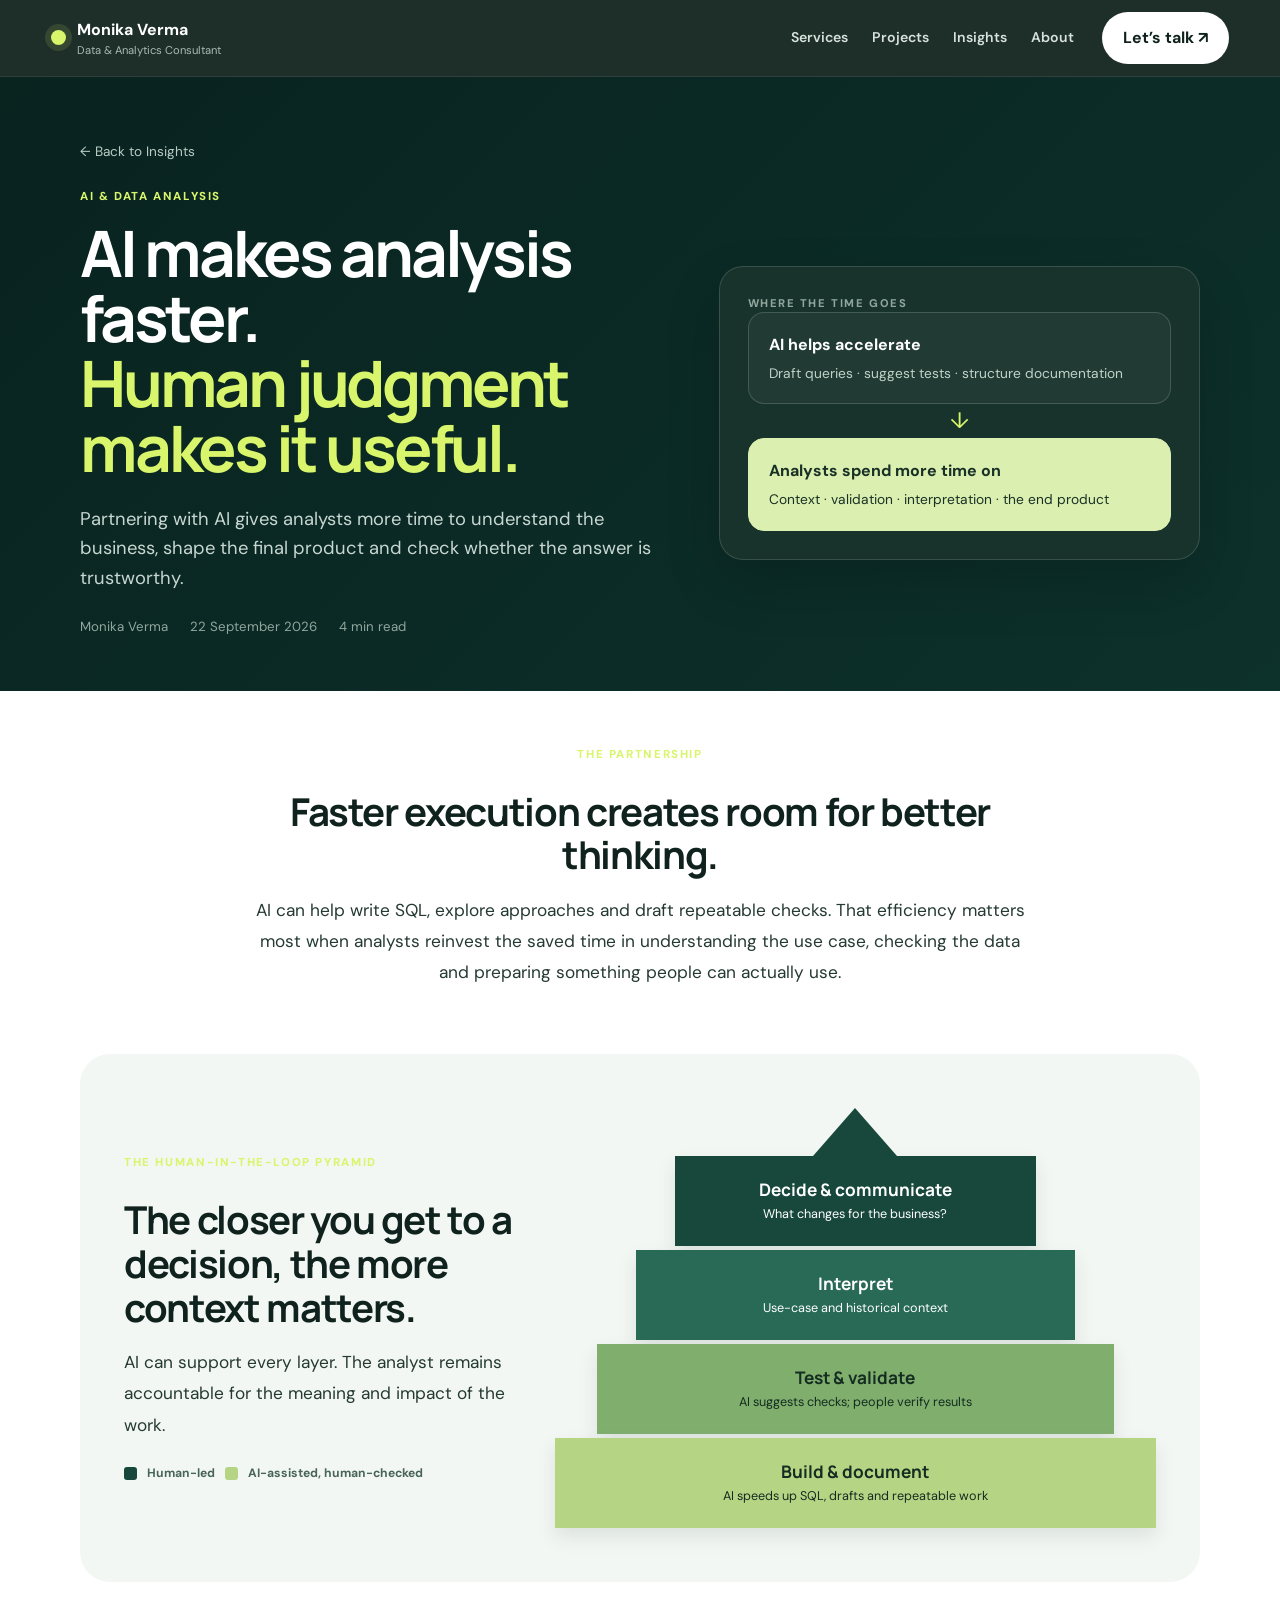
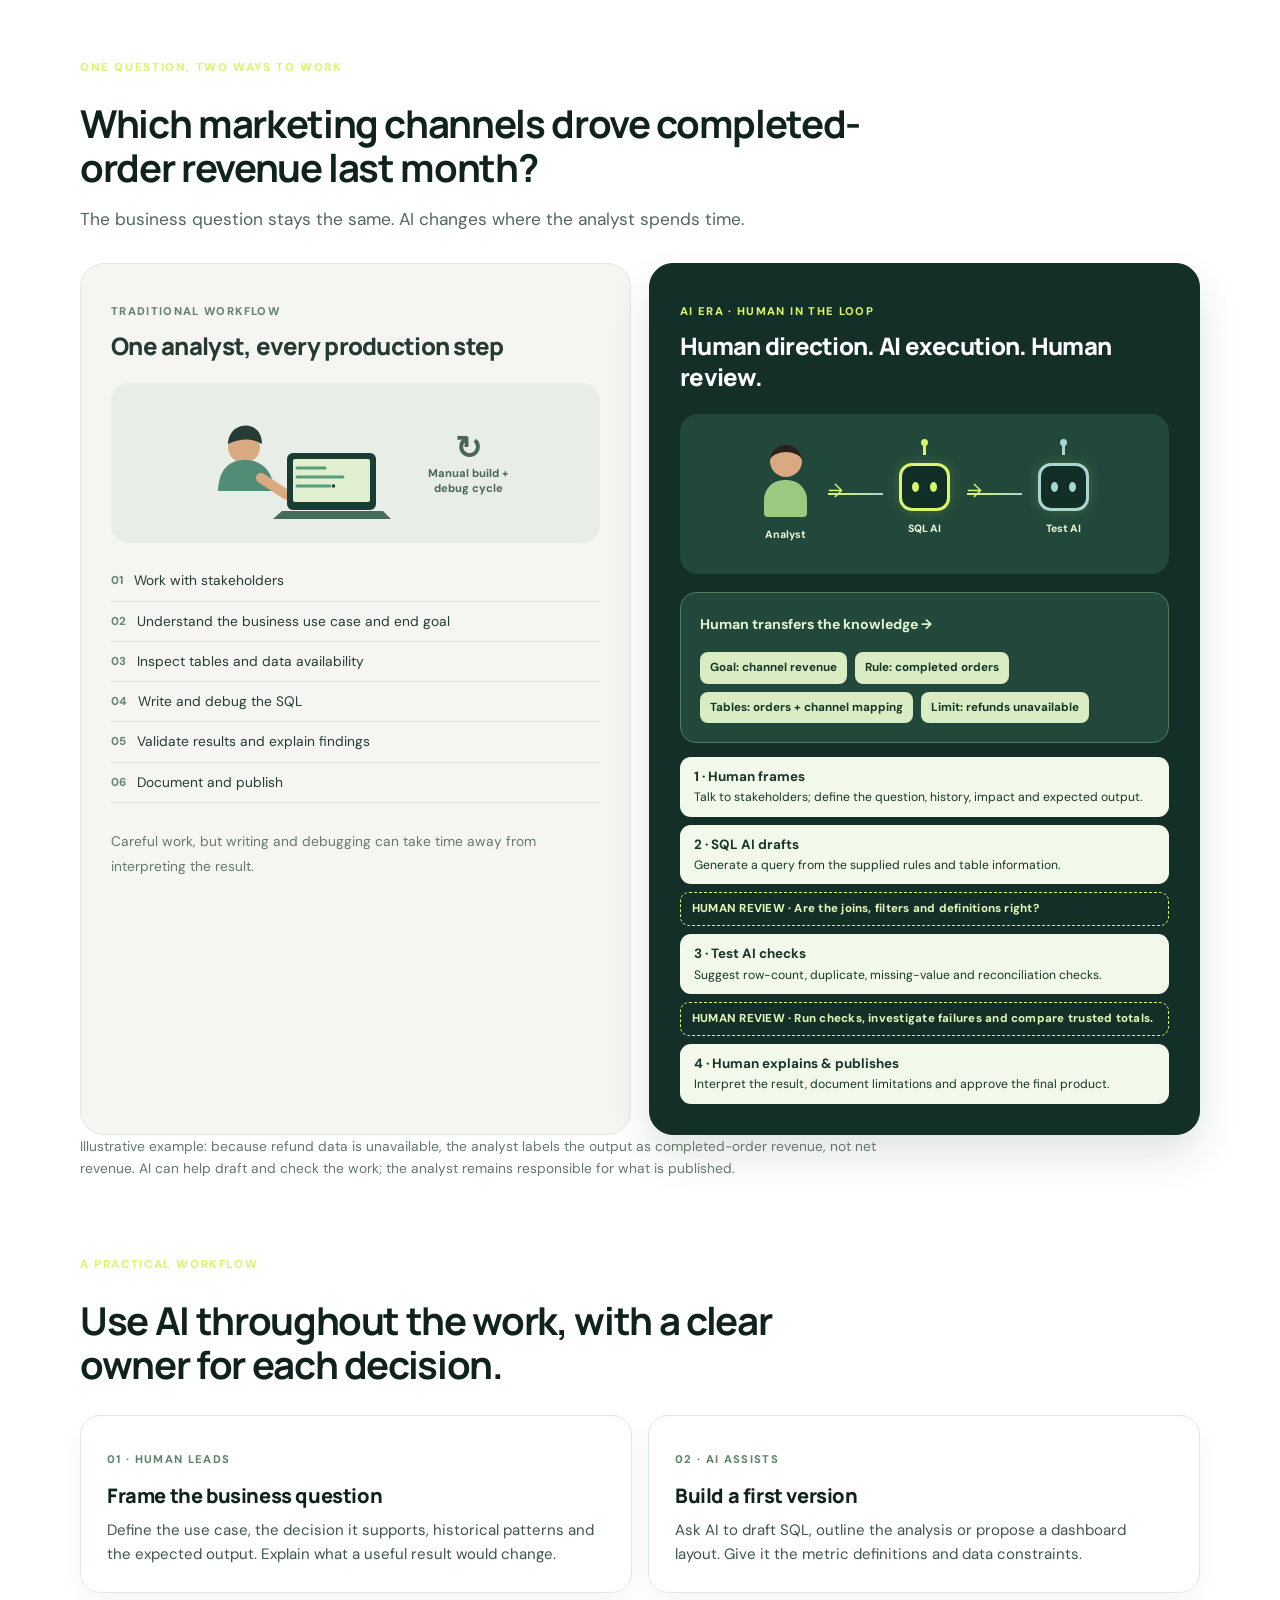
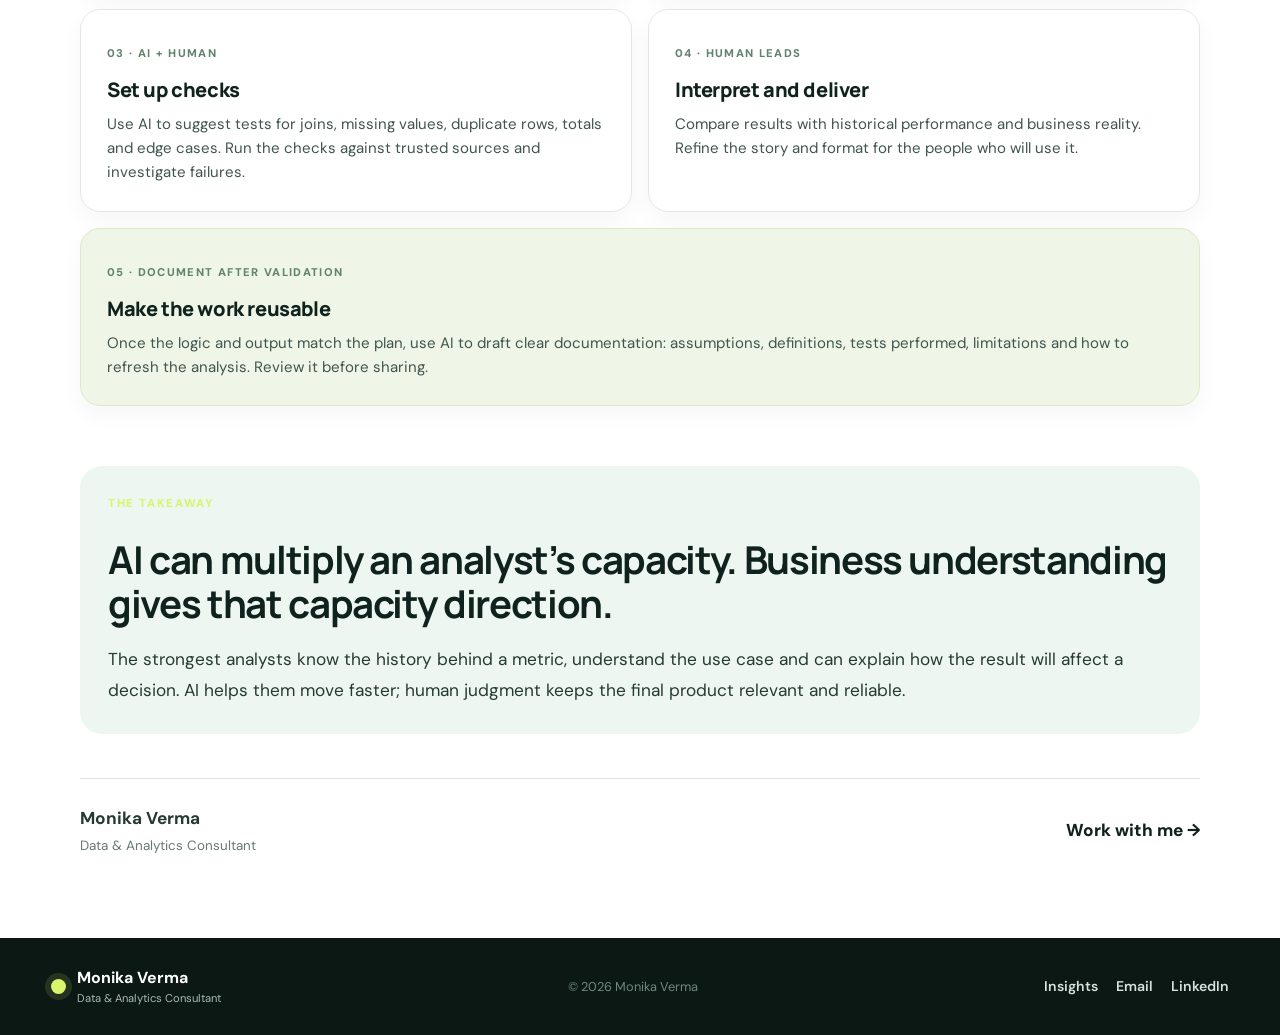
==== commit 1bbdecd3: "Illustrate analyst and AI review workflow with animated characters" ====
--- a/ai-sql-data-analysis.html
+++ b/ai-sql-data-analysis.html
@@ -9,7 +9,7 @@
   <link rel="preconnect" href="https://fonts.googleapis.com">
   <link rel="preconnect" href="https://fonts.gstatic.com" crossorigin>
   <link href="https://fonts.googleapis.com/css2?family=DM+Sans:wght@400;500;600;700&family=Manrope:wght@600;700;800&display=swap" rel="stylesheet">
-  <link rel="stylesheet" href="styles.css?v=20260922-5" />
+  <link rel="stylesheet" href="styles.css?v=20260922-6" />
 </head>
 <body>
 <header class="site-header">
@@ -72,26 +72,47 @@
         <div class="comparison-grid">
           <div class="comparison-lane manual-lane">
             <span class="lane-label">TRADITIONAL WORKFLOW</span>
-            <h3>The analyst builds each part</h3>
-            <div class="lane-step"><b>01</b><span>Understand the request and inspect the tables</span></div>
-            <div class="lane-step"><b>02</b><span>Write SQL and debug the joins and filters</span></div>
-            <div class="lane-step"><b>03</b><span>Write checks, interpret results and document</span></div>
-            <p>Much of the time goes into producing and testing the first version.</p>
+            <h3>One analyst, every production step</h3>
+            <div class="character-stage manual-stage" aria-hidden="true">
+              <svg class="worker-illustration" viewBox="0 0 220 135" xmlns="http://www.w3.org/2000/svg">
+                <circle cx="48" cy="51" r="16" fill="#d9aa82"/><path d="M32 48c0-23 34-26 34 0-9-6-22-6-34 0Z" fill="#263c34"/>
+                <path d="M22 95c1-25 14-31 27-31s28 7 29 31" fill="#528c77"/><path class="typing-hand" d="M65 82l26 17" stroke="#d9aa82" stroke-width="10" stroke-linecap="round"/>
+                <rect x="91" y="57" width="89" height="57" rx="6" fill="#193d32"/><rect x="97" y="63" width="77" height="43" rx="2" fill="#e0efcf"/>
+                <path d="M101 72h28m-28 9h46m-46 9h33" stroke="#579d7c" stroke-width="3" stroke-linecap="round"/><path class="typing-cursor" d="M136 90h3" stroke="#193d32" stroke-width="3"/>
+                <path d="M86 115h101l8 8H77Z" fill="#456b5d"/>
+              </svg>
+              <div class="time-badge"><b>↻</b><span>Manual build + debug cycle</span></div>
+            </div>
+            <ol class="manual-steps">
+              <li>Work with stakeholders</li><li>Understand the business use case and end goal</li><li>Inspect tables and data availability</li><li>Write and debug the SQL</li><li>Validate results and explain findings</li><li>Document and publish</li>
+            </ol>
+            <p>Careful work, but writing and debugging can take time away from interpreting the result.</p>
           </div>
           <div class="comparison-lane assisted-lane">
-            <span class="lane-label">AI-ASSISTED WORKFLOW</span>
-            <h3>The analyst gives AI the right context</h3>
+            <span class="lane-label">AI ERA · HUMAN IN THE LOOP</span>
+            <h3>Human direction. AI execution. Human review.</h3>
+            <div class="character-stage ai-stage" aria-hidden="true">
+              <div class="mini-person"><span class="person-head"></span><span class="person-body"></span><small>Analyst</small></div>
+              <div class="signal-track"><span>→</span></div>
+              <div class="mini-robot"><span class="robot-antenna"></span><span class="robot-face"><i></i><i></i></span><small>SQL AI</small></div>
+              <div class="signal-track"><span>→</span></div>
+              <div class="mini-robot validate-robot"><span class="robot-antenna"></span><span class="robot-face"><i></i><i></i></span><small>Test AI</small></div>
+            </div>
             <div class="knowledge-packet">
-              <strong>Knowledge passed to AI <span aria-hidden="true">→</span></strong>
-              <div class="knowledge-tags"><span>Business rule: completed orders</span><span>Tables: orders + channel mapping</span><span>Data availability: refunds missing</span><span>Output: month × channel</span></div>
+              <strong>Human transfers the knowledge <span aria-hidden="true">→</span></strong>
+              <div class="knowledge-tags"><span>Goal: channel revenue</span><span>Rule: completed orders</span><span>Tables: orders + channel mapping</span><span>Limit: refunds unavailable</span></div>
             </div>
-            <div class="handoff-arrow" aria-hidden="true"><span>↓</span></div>
-            <div class="ai-output"><b>AI drafts</b><span>SQL + suggested checks + a documentation outline</span></div>
-            <div class="handoff-arrow" aria-hidden="true"><span>↓</span></div>
-            <div class="human-output"><b>Analyst verifies & explains</b><span>Compare totals, investigate anomalies and explain what the numbers mean. Label the result as gross completed-order revenue because refunds are unavailable.</span></div>
+            <div class="ai-review-flow">
+              <div class="flow-item"><b>1 · Human frames</b><span>Talk to stakeholders; define the question, history, impact and expected output.</span></div>
+              <div class="flow-item"><b>2 · SQL AI drafts</b><span>Generate a query from the supplied rules and table information.</span></div>
+              <div class="review-gate">HUMAN REVIEW · Are the joins, filters and definitions right?</div>
+              <div class="flow-item"><b>3 · Test AI checks</b><span>Suggest row-count, duplicate, missing-value and reconciliation checks.</span></div>
+              <div class="review-gate">HUMAN REVIEW · Run checks, investigate failures and compare trusted totals.</div>
+              <div class="flow-item"><b>4 · Human explains & publishes</b><span>Interpret the result, document limitations and approve the final product.</span></div>
+            </div>
           </div>
         </div>
-        <p class="example-caption">Illustrative example: AI can draft the query and test plan; only the analyst can confirm that the business rules, available data and final interpretation fit the decision.</p>
+        <p class="example-caption">Illustrative example: because refund data is unavailable, the analyst labels the output as completed-order revenue, not net revenue. AI can help draft and check the work; the analyst remains responsible for what is published.</p>
       </section>
 
       <section class="workflow-section">
--- a/styles.css
+++ b/styles.css
@@ -383,3 +383,39 @@
 @keyframes knowledge-drop{0%,55%,100%{transform:translateY(0);opacity:1}75%{transform:translateY(5px);opacity:.55}}
 @media(max-width:750px){.comparison-grid{grid-template-columns:1fr}.comparison-lane{padding:24px}}
 @media(prefers-reduced-motion:reduce){.knowledge-packet strong span,.handoff-arrow span{animation:none}}
+
+/* Character-led comparison */
+.character-stage{min-height:160px;border-radius:18px;margin:0 0 18px;display:flex;align-items:center;justify-content:center;overflow:hidden}
+.manual-stage{background:#e8eee7;gap:5px}
+.worker-illustration{width:min(220px,66%);height:auto}
+.typing-hand{transform-origin:65px 82px;animation:typing 1s ease-in-out infinite alternate}
+.typing-cursor{animation:blink .8s steps(1) infinite}
+.time-badge{display:grid;justify-items:center;text-align:center;max-width:95px;color:#496658;font-size:.7rem;line-height:1.3;font-weight:700}
+.time-badge b{font-size:2rem;line-height:1.1;animation:clock-turn 6s linear infinite}
+.ai-stage{background:#21483a;gap:10px;padding:20px 8px}
+.mini-person,.mini-robot{display:flex;flex-direction:column;align-items:center;justify-content:center;position:relative;min-width:64px;height:100px}
+.mini-person small,.mini-robot small{font-size:.66rem;font-weight:800;color:#e4f6d5;margin-top:8px;white-space:nowrap}
+.person-head{width:32px;height:32px;border-radius:50%;background:#d9aa82;border-top:7px solid #2a211d}
+.person-body{width:43px;height:37px;margin-top:3px;border-radius:20px 20px 4px 4px;background:#9cc981}
+.robot-antenna{width:3px;height:11px;background:#d8f56c;position:absolute;top:0}
+.robot-antenna::before{content:"";width:7px;height:7px;background:#d8f56c;border-radius:50%;position:absolute;left:-2px;top:-5px}
+.robot-face{width:51px;height:48px;border:3px solid #d8f56c;border-radius:13px;background:#122f27;display:flex;align-items:center;justify-content:space-evenly;margin-top:12px;box-shadow:0 0 14px rgba(216,245,108,.18)}
+.robot-face i{width:7px;height:10px;border-radius:50%;background:#d8f56c;animation:robot-blink 4s infinite}
+.validate-robot .robot-face{border-color:#a9d7d0}.validate-robot .robot-face i,.validate-robot .robot-antenna,.validate-robot .robot-antenna::before{background:#a9d7d0}
+.signal-track{flex:1;max-width:55px;min-width:16px;height:2px;background:linear-gradient(90deg,#d8f56c,#a9d7d0);position:relative}
+.signal-track span{position:absolute;top:-19px;left:0;color:#d8f56c;font-size:1.2rem;animation:signal-travel 2.8s ease-in-out infinite}
+.signal-track:nth-of-type(4) span{animation-delay:1.2s}
+.manual-steps{counter-reset:manual;list-style:none!important;padding:0!important;margin:0!important}
+.manual-steps li{display:flex;gap:11px;align-items:flex-start;padding:10px 0;border-bottom:1px solid #dfe5dd;margin:0!important;font-size:.86rem;line-height:1.4}
+.manual-steps li::before{counter-increment:manual;content:counter(manual,decimal-leading-zero);color:#668676;font-size:.72rem;font-weight:800;padding-top:2px}
+.ai-review-flow{display:grid;gap:8px;margin-top:14px}
+.flow-item{padding:11px 14px;background:#f3f9ea;color:#173627;border-radius:11px;line-height:1.35}
+.flow-item b,.flow-item span{display:block}.flow-item b{font-size:.84rem}.flow-item span{font-size:.76rem;margin-top:3px}
+.review-gate{border:1px dashed #d8f56c;border-radius:9px;padding:8px 11px;color:#e1f6b9;font-size:.72rem;font-weight:800;letter-spacing:.02em;line-height:1.4}
+@keyframes typing{from{transform:rotate(-8deg)}to{transform:rotate(7deg)}}
+@keyframes blink{50%{opacity:0}}
+@keyframes clock-turn{to{transform:rotate(360deg)}}
+@keyframes robot-blink{0%,44%,48%,100%{transform:scaleY(1)}46%{transform:scaleY(.12)}}
+@keyframes signal-travel{0%{left:0;opacity:0}20%,75%{opacity:1}100%{left:85%;opacity:0}}
+@media(max-width:420px){.ai-stage{gap:5px}.mini-person,.mini-robot{min-width:55px}.signal-track{min-width:9px}}
+@media(prefers-reduced-motion:reduce){.typing-hand,.typing-cursor,.time-badge b,.robot-face i,.signal-track span{animation:none}}
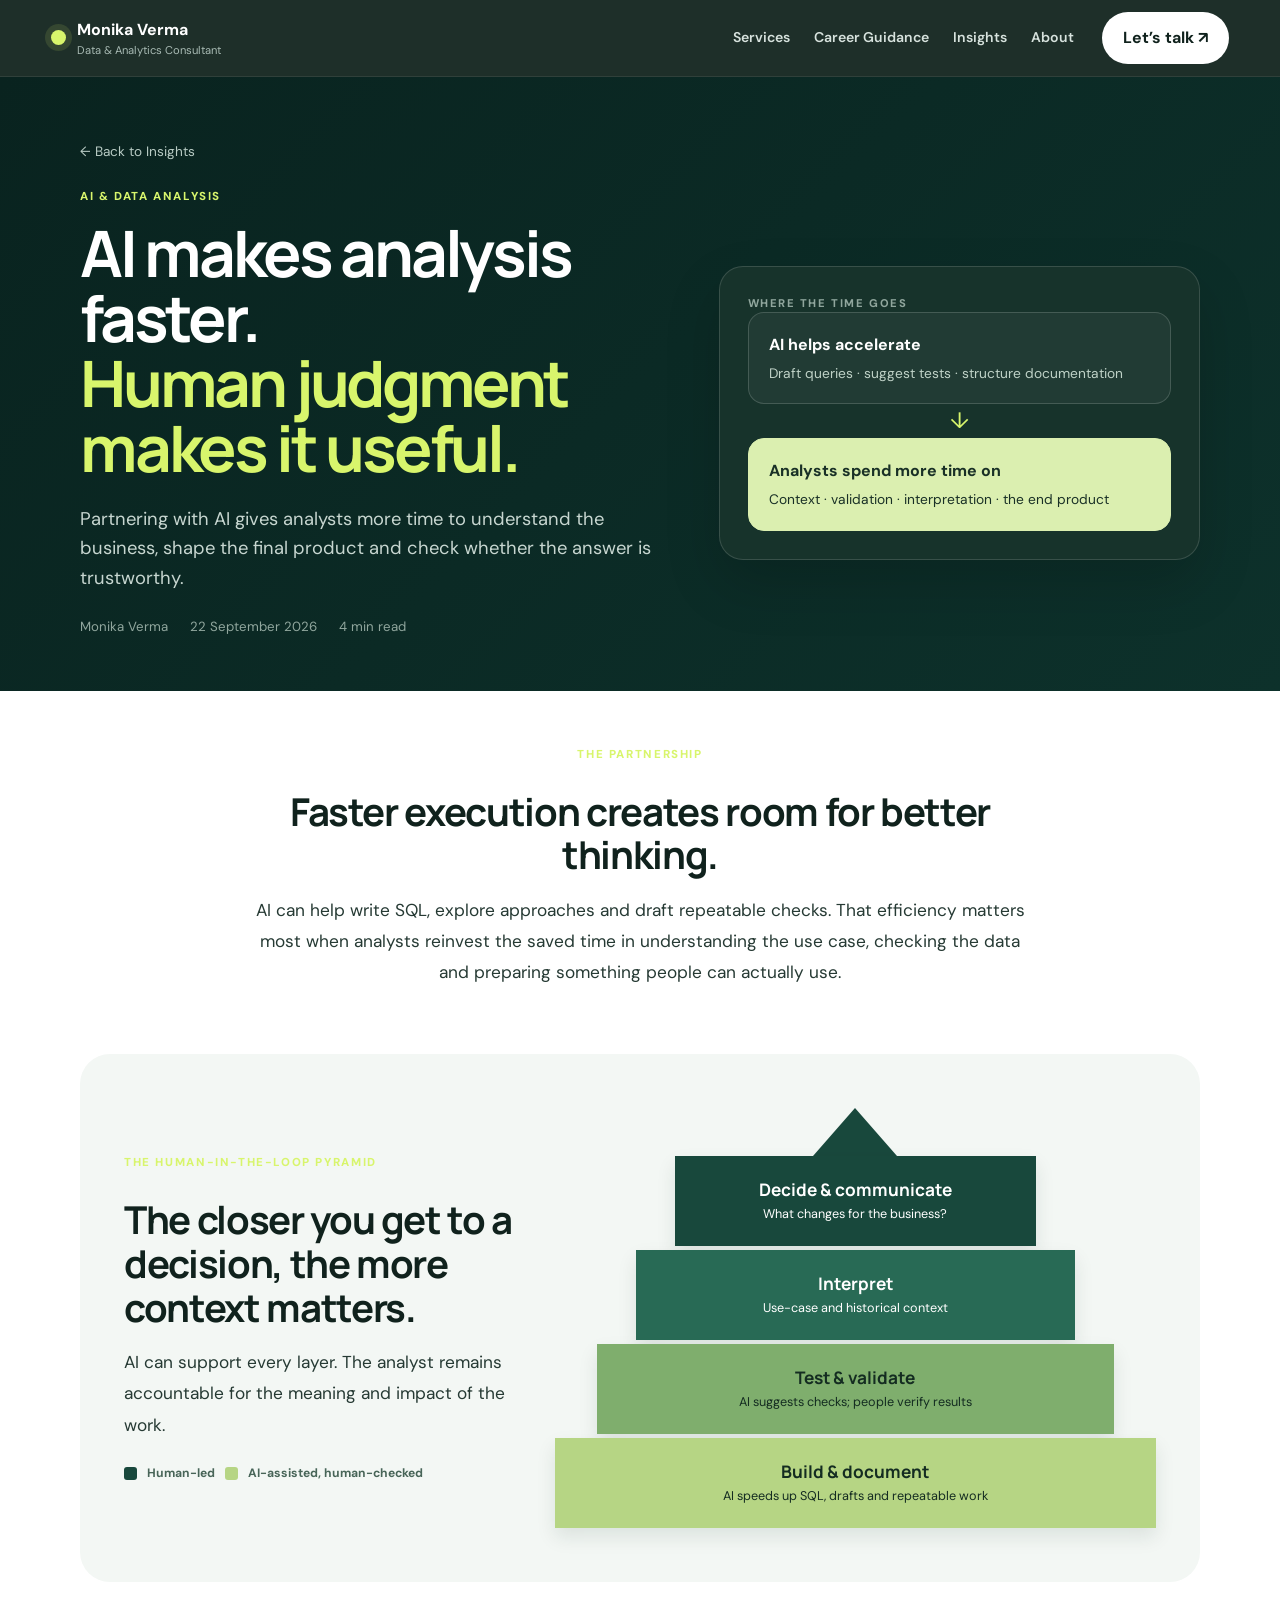
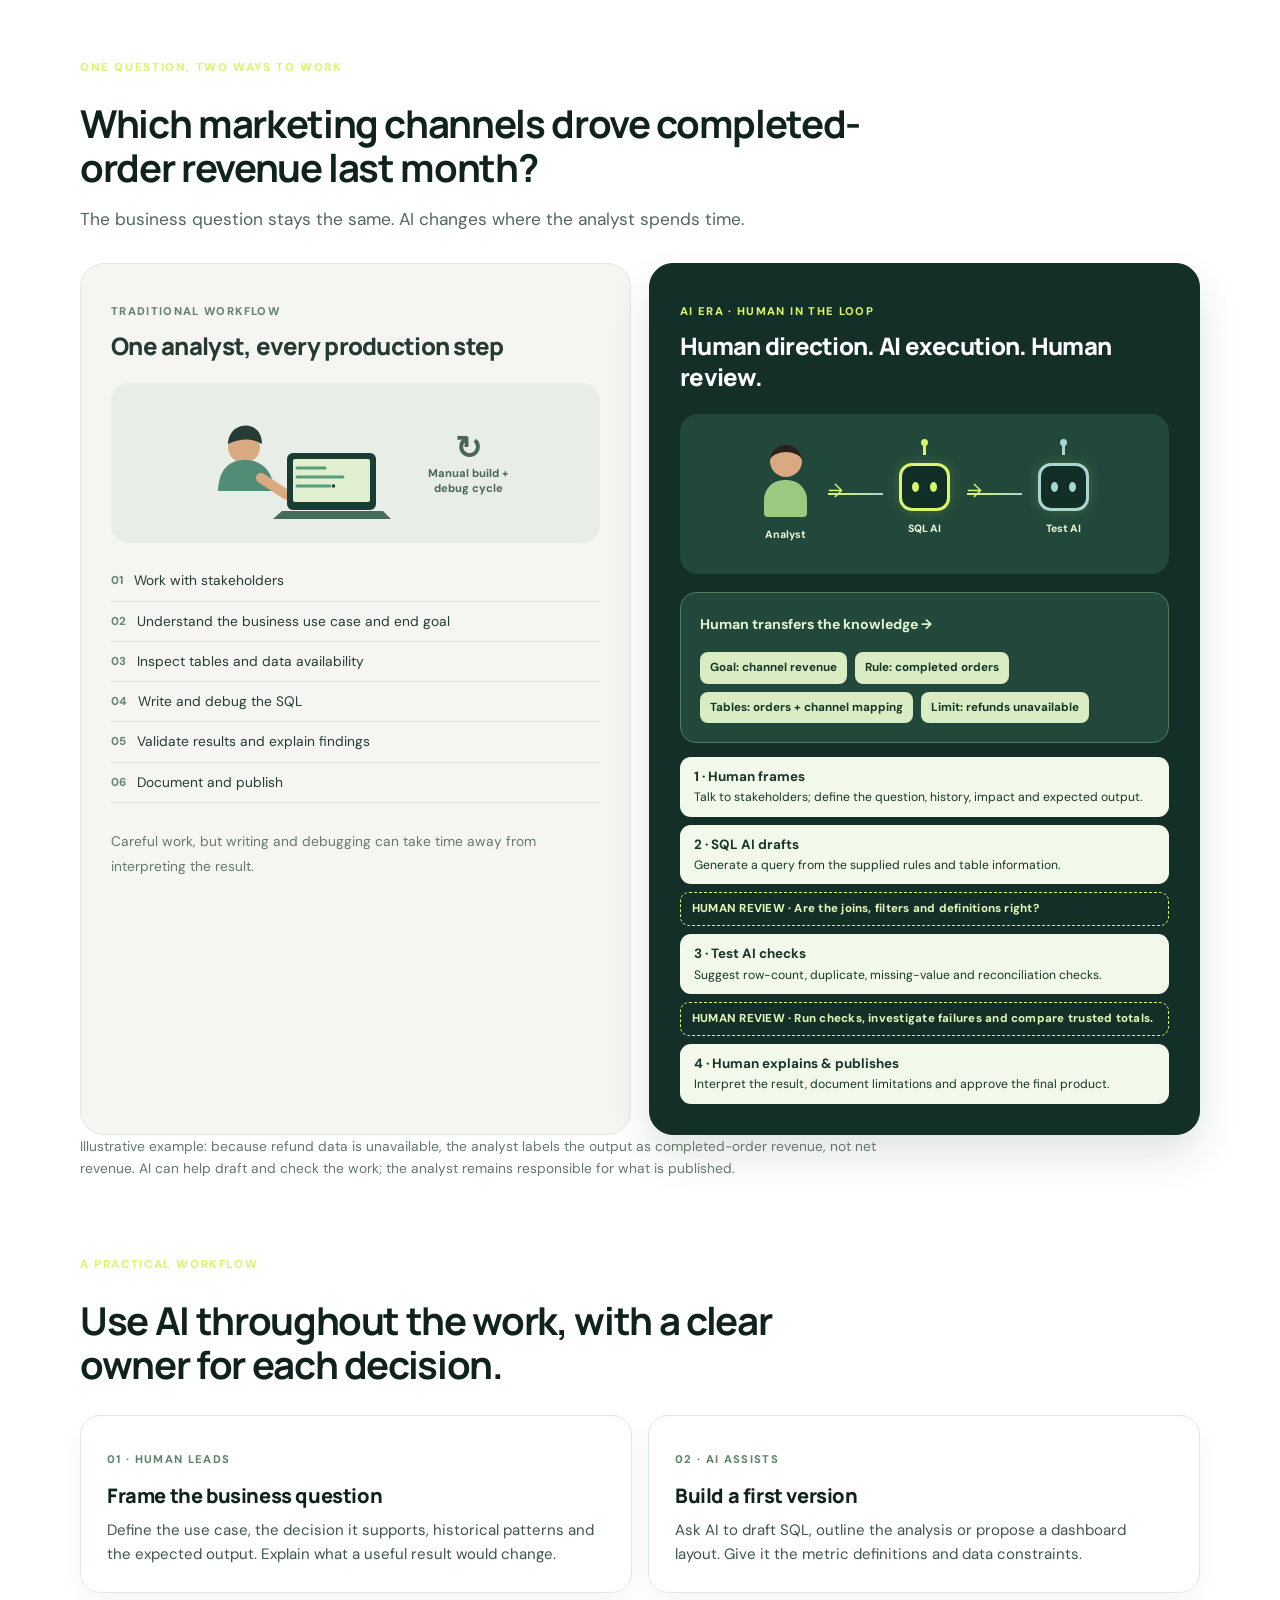
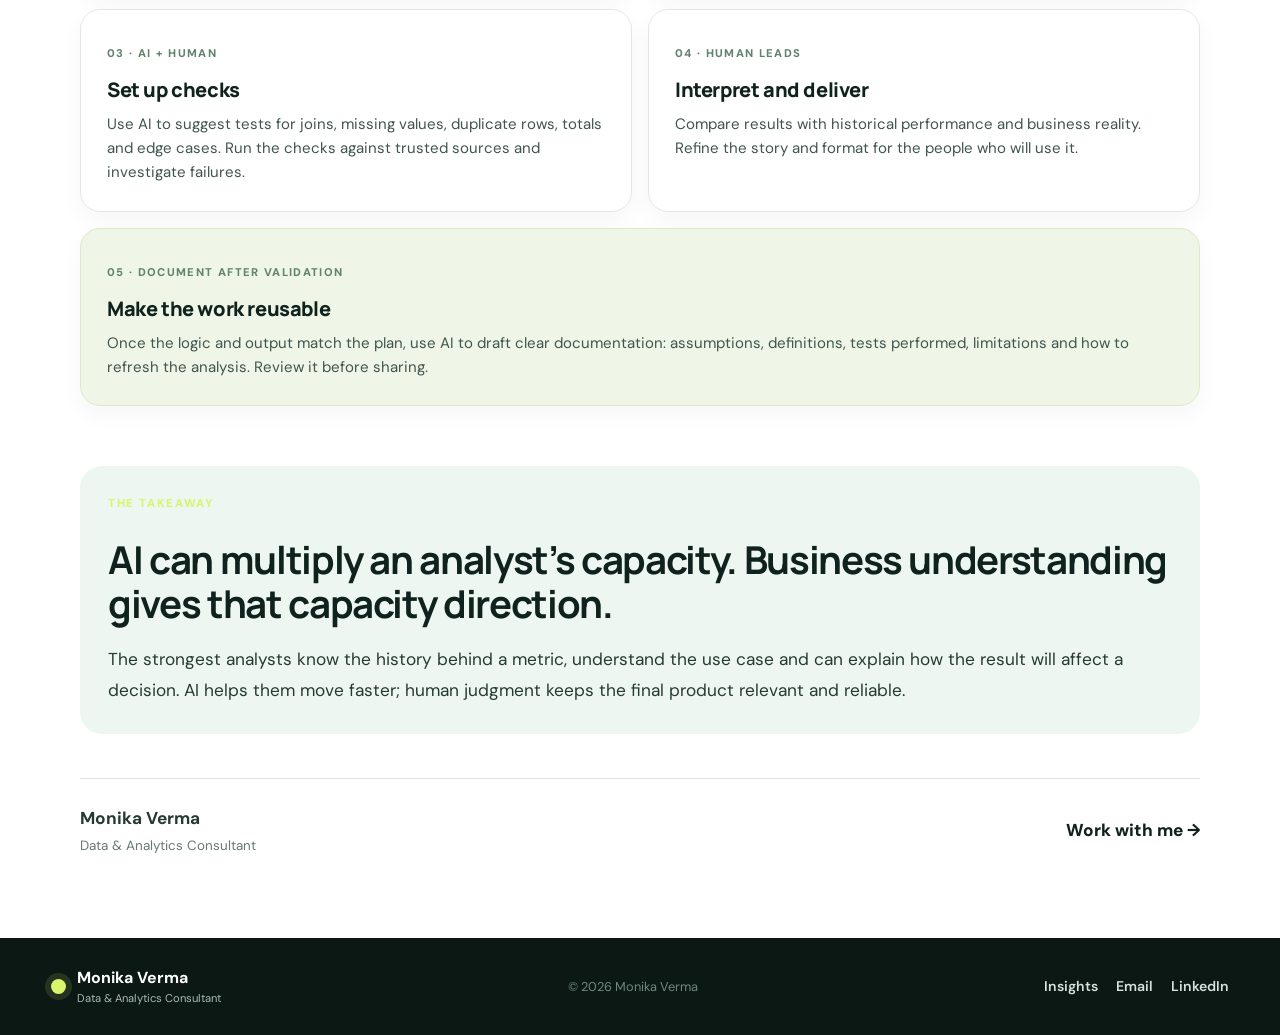
==== commit a77c3064: "Add career guidance landing page" ====
--- a/ai-sql-data-analysis.html
+++ b/ai-sql-data-analysis.html
@@ -16,7 +16,7 @@
   <div class="container nav-wrap">
     <a class="brand" href="index.html"><span class="brand-dot"></span><span><strong>Monika Verma</strong><small>Data & Analytics Consultant</small></span></a>
     <button class="menu-toggle" aria-label="Open menu" aria-expanded="false">☰</button>
-    <nav class="nav-links"><a href="index.html#services">Services</a><a href="index.html#projects">Projects</a><a href="blog.html">Insights</a><a href="index.html#about">About</a></nav>
+    <nav class="nav-links"><a href="index.html#services">Services</a><a href="career-guidance.html">Career Guidance</a><a href="blog.html">Insights</a><a href="index.html#about">About</a></nav>
     <a class="btn btn-light nav-cta" href="mailto:analytics.digitalimpact@gmail.com?subject=Consulting%20Enquiry">Let’s talk ↗</a>
   </div>
 </header>
--- a/styles.css
+++ b/styles.css
@@ -419,3 +419,52 @@
 @keyframes signal-travel{0%{left:0;opacity:0}20%,75%{opacity:1}100%{left:85%;opacity:0}}
 @media(max-width:420px){.ai-stage{gap:5px}.mini-person,.mini-robot{min-width:55px}.signal-track{min-width:9px}}
 @media(prefers-reduced-motion:reduce){.typing-hand,.typing-cursor,.time-badge b,.robot-face i,.signal-track span{animation:none}}
+
+/* Career guidance landing page */
+.career-hero{position:relative;overflow:hidden;background:linear-gradient(135deg,#10221d 0%,#173b31 100%);color:#fff;padding:92px 0 82px}
+.career-hero::after{content:"";position:absolute;width:500px;height:500px;border-radius:50%;right:-220px;top:-240px;background:rgba(216,245,108,.09)}
+.career-hero-grid{position:relative;z-index:1;display:grid;grid-template-columns:1.04fr .96fr;gap:64px;align-items:center}
+.career-hero h1{font:800 clamp(3.1rem,6vw,5.7rem)/.98 Manrope,sans-serif;letter-spacing:-.06em;margin:18px 0 24px}
+.career-hero h1 span{color:var(--lime)}
+.career-hero-copy{font-size:1.12rem;line-height:1.65;color:#bdd0c8;max-width:680px}
+.career-outline{border:1px solid rgba(255,255,255,.3);color:#fff}
+.career-proof{display:flex;gap:9px;flex-wrap:wrap;margin-top:28px}
+.career-proof span{font-size:.74rem;color:#b9ccc4;border:1px solid rgba(255,255,255,.13);border-radius:999px;padding:8px 11px}
+.career-map-card{background:#fff;color:var(--ink);border-radius:28px;padding:30px;box-shadow:0 28px 70px rgba(0,0,0,.2)}
+.career-map-card>small{display:block;color:#698378;font-size:.68rem;letter-spacing:.14em;font-weight:800;margin-bottom:19px}
+.map-start,.map-finish{border-radius:16px;padding:16px 18px}
+.map-start{background:#eef3f0}.map-finish{background:var(--lime)}
+.map-start b,.map-start span,.map-finish b,.map-finish span{display:block}
+.map-start b,.map-finish b{font:800 1rem Manrope,sans-serif}.map-start span,.map-finish span{font-size:.77rem;color:#5f746b;margin-top:4px}
+.map-finish span{color:#3b4d29}
+.map-connector{display:grid;grid-template-columns:1fr auto 1fr;align-items:center;gap:8px;padding:12px 0;color:#72877e;font-size:.68rem;font-weight:700}
+.map-connector i{height:1px;background:#d6e0db}.map-connector em{font-style:normal}
+.map-paths{display:grid;grid-template-columns:repeat(3,1fr);gap:8px}
+.map-paths span{text-align:center;padding:13px 6px;border-radius:13px;background:#173b31;color:#fff;font-size:.76rem;font-weight:800}
+.career-audience{background:#0c1b17;color:#fff}
+.audience-grid{display:grid;grid-template-columns:repeat(3,1fr)}
+.audience-grid>div{padding:28px 30px;border-right:1px solid rgba(255,255,255,.1)}
+.audience-grid>div:last-child{border:0}.audience-grid span{font-size:.68rem;color:var(--lime);font-weight:800}.audience-grid strong{display:block;font:800 1.15rem Manrope,sans-serif;margin:8px 0}.audience-grid p{color:#96aaa1;font-size:.82rem;margin:0;line-height:1.5}
+.career-path-section{background:var(--paper)}
+.career-path-grid{display:grid;grid-template-columns:repeat(3,1fr);gap:18px}
+.path-card{border-radius:25px;padding:28px;border:1px solid #e1e6e2;background:#fff;min-height:440px;display:flex;flex-direction:column;box-shadow:0 12px 34px rgba(16,34,29,.04)}
+.path-card:hover{transform:translateY(-5px);box-shadow:var(--shadow);transition:.25s}
+.path-icon{width:51px;height:51px;border-radius:16px;display:grid;place-items:center;background:#173b31;color:var(--lime);font-size:1.3rem;margin-bottom:26px}
+.path-card>span{font-size:.67rem;letter-spacing:.13em;font-weight:800;color:#678176}.path-card h3{font:800 1.65rem/1.1 Manrope,sans-serif;letter-spacing:-.035em;margin:11px 0}.path-card p{color:var(--muted);font-size:.91rem}.path-tools{display:flex;gap:7px;flex-wrap:wrap;margin:18px 0}.path-tools b{font-size:.7rem;padding:7px 9px;border-radius:999px;background:#edf3ef;color:#3d5e51}.path-card>small{display:block;border-top:1px solid #e4e9e6;padding-top:16px;margin-top:auto;color:#657970;line-height:1.5}
+.path-viz{background:#f1f6ed}.path-analysis{background:#fff}.path-marketing{background:#f5f0ff}
+.guidance-section{background:#e9f0ec}
+.guidance-grid{display:grid;grid-template-columns:.85fr 1.15fr;gap:70px;align-items:center}
+.guidance-copy h2,.expert-section h2{font:800 clamp(2.6rem,4.4vw,4.4rem)/1 Manrope,sans-serif;letter-spacing:-.055em;margin:10px 0 22px}.guidance-copy>p{color:var(--muted);font-size:1.04rem;line-height:1.7;margin-bottom:26px}
+.guidance-steps{background:#fff;border-radius:27px;padding:12px 28px;box-shadow:0 20px 50px rgba(16,34,29,.08)}
+.guidance-steps>div{display:flex;gap:18px;padding:22px 0;border-bottom:1px solid #e3e9e5}.guidance-steps>div:last-child{border:0}.guidance-steps b{font-size:.69rem;color:#729082;padding-top:4px}.guidance-steps strong,.guidance-steps small{display:block}.guidance-steps strong{font:800 1rem Manrope,sans-serif}.guidance-steps small{color:#6e8178;margin-top:5px;line-height:1.45}
+.expert-section{background:#fff}
+.expert-grid{display:grid;grid-template-columns:.75fr 1.25fr;gap:80px;align-items:center}
+.expert-section p:not(.eyebrow){color:var(--muted);font-size:1.02rem;line-height:1.7}
+.expert-visual{aspect-ratio:1;position:relative;display:grid;place-items:center;max-width:430px;margin:auto}.expert-ring{position:absolute;border:1px solid #bad0c5;border-radius:50%;animation:expert-pulse 4s ease-in-out infinite}.ring-one{inset:8%}.ring-two{inset:20%;animation-delay:1s}.expert-core{position:relative;z-index:1;width:57%;aspect-ratio:1;border-radius:50%;display:flex;flex-direction:column;justify-content:center;align-items:center;background:#173b31;color:#fff;box-shadow:0 20px 45px rgba(16,34,29,.2)}.expert-core b{font:800 1.1rem Manrope,sans-serif}.expert-core i{color:var(--lime);font-style:normal}.expert-points{display:flex;gap:9px;flex-wrap:wrap;margin-top:25px}.expert-points span{padding:9px 12px;border-radius:999px;background:#eef3f0;font-size:.76rem;font-weight:700;color:#476257}
+.career-result-section{background:#142f27;color:#fff;padding:74px 0}.career-result-section h2{font:800 clamp(2.5rem,4.4vw,4.2rem)/1 Manrope,sans-serif;letter-spacing:-.05em;max-width:750px}.result-row{display:grid;grid-template-columns:repeat(4,1fr);gap:12px;margin-top:38px}.result-row div{border:1px solid rgba(255,255,255,.13);border-radius:16px;padding:20px}.result-row b,.result-row span{display:block}.result-row b{font-size:.68rem;color:var(--lime);margin-bottom:12px}.result-row span{font-weight:700;font-size:.88rem}
+.career-cta{background:var(--cream);padding:88px 0}.career-cta-box{display:flex;align-items:center;justify-content:space-between;gap:50px;background:#fff;border-radius:28px;padding:46px;box-shadow:0 18px 50px rgba(16,34,29,.08)}.career-cta-box>div{max-width:720px}.career-cta h2{font:800 clamp(2.3rem,4vw,3.8rem)/1 Manrope,sans-serif;letter-spacing:-.05em;margin:9px 0 16px}.career-cta p:not(.eyebrow){color:var(--muted)}
+.career-card-link{display:inline-block;margin-top:17px}
+@keyframes expert-pulse{0%,100%{transform:scale(1);opacity:.75}50%{transform:scale(1.035);opacity:1}}
+@media(max-width:900px){.career-hero-grid,.guidance-grid,.expert-grid{grid-template-columns:1fr}.career-path-grid{grid-template-columns:1fr}.path-card{min-height:0}.career-map-card{max-width:620px}.audience-grid{grid-template-columns:1fr}.audience-grid>div{border-right:0;border-bottom:1px solid rgba(255,255,255,.1)}.result-row{grid-template-columns:1fr 1fr}.career-cta-box{align-items:flex-start;flex-direction:column}.expert-visual{width:min(100%,400px)}}
+@media(max-width:600px){.career-hero{padding:64px 0}.career-hero h1{font-size:3.25rem}.career-map-card{padding:22px}.map-paths{grid-template-columns:1fr}.result-row{grid-template-columns:1fr}.career-cta-box{padding:28px}.guidance-steps{padding:8px 20px}}
+@media(prefers-reduced-motion:reduce){.expert-ring{animation:none}}
